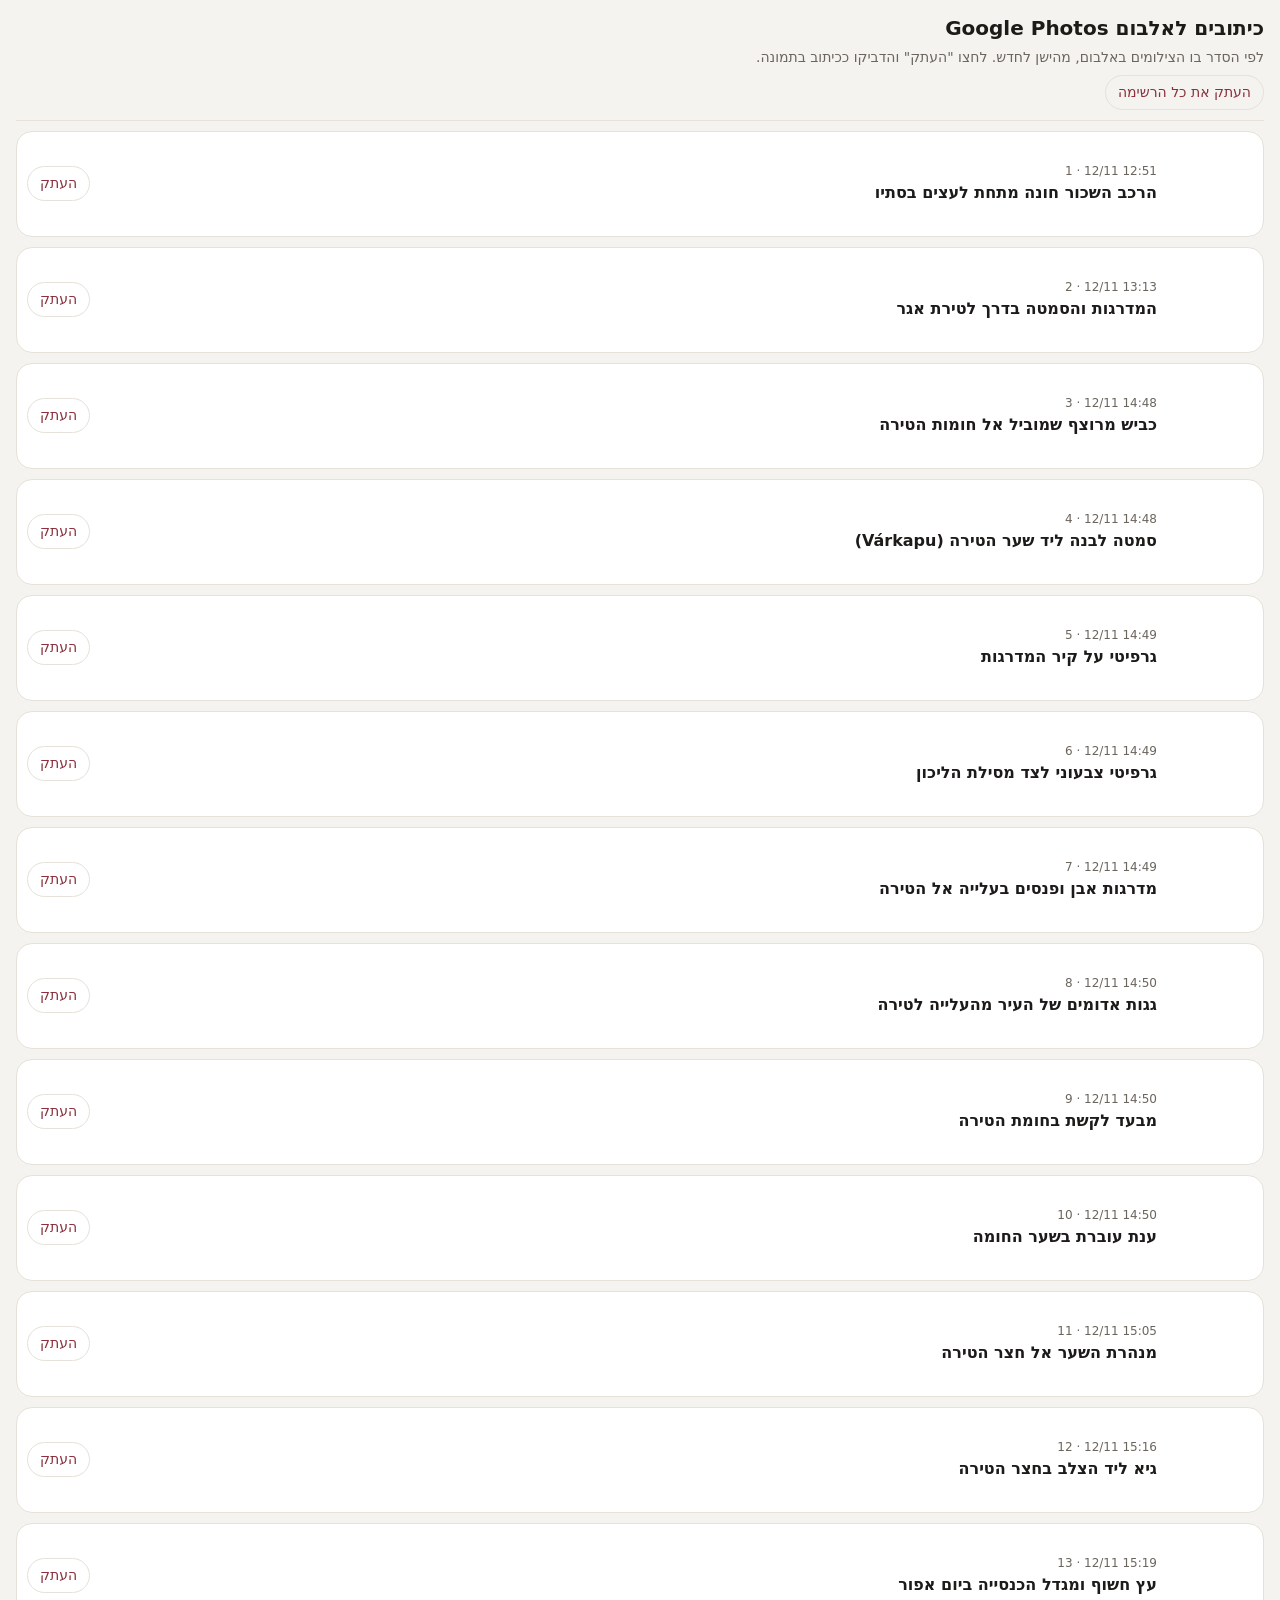
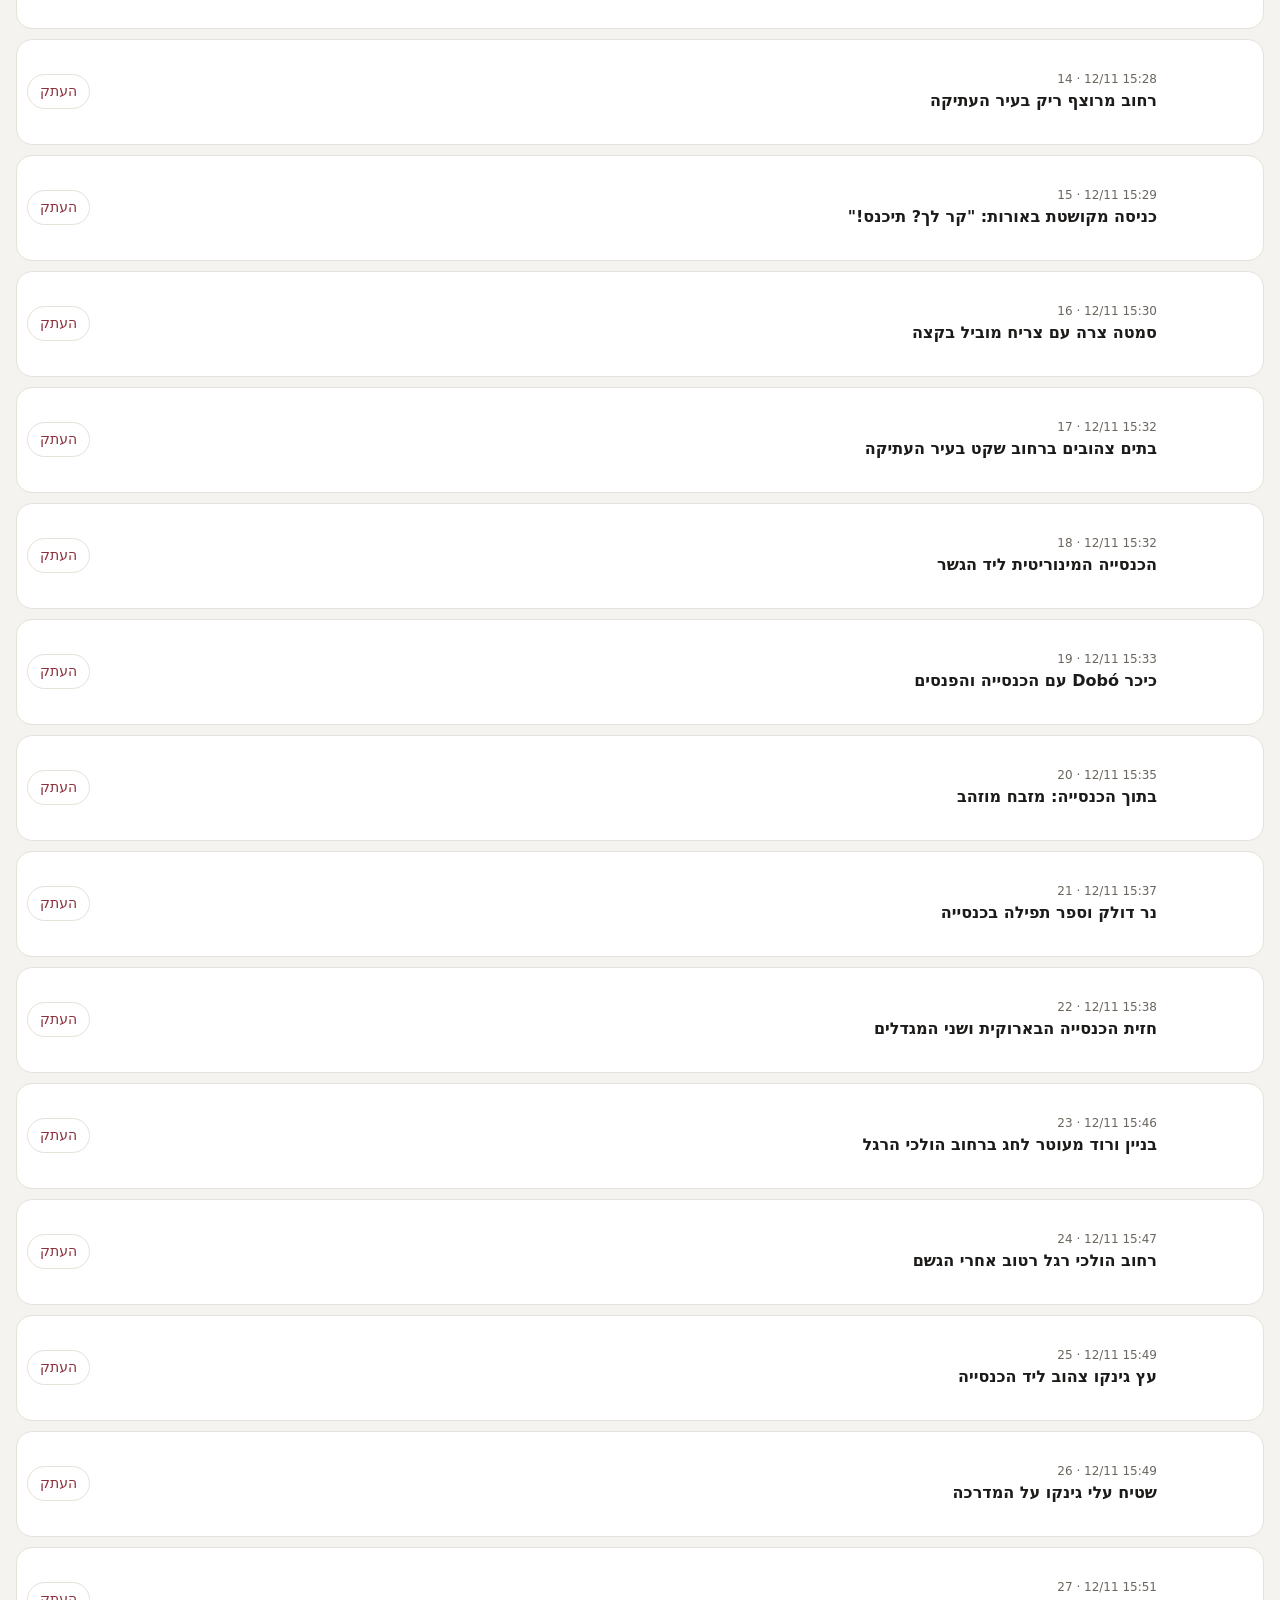
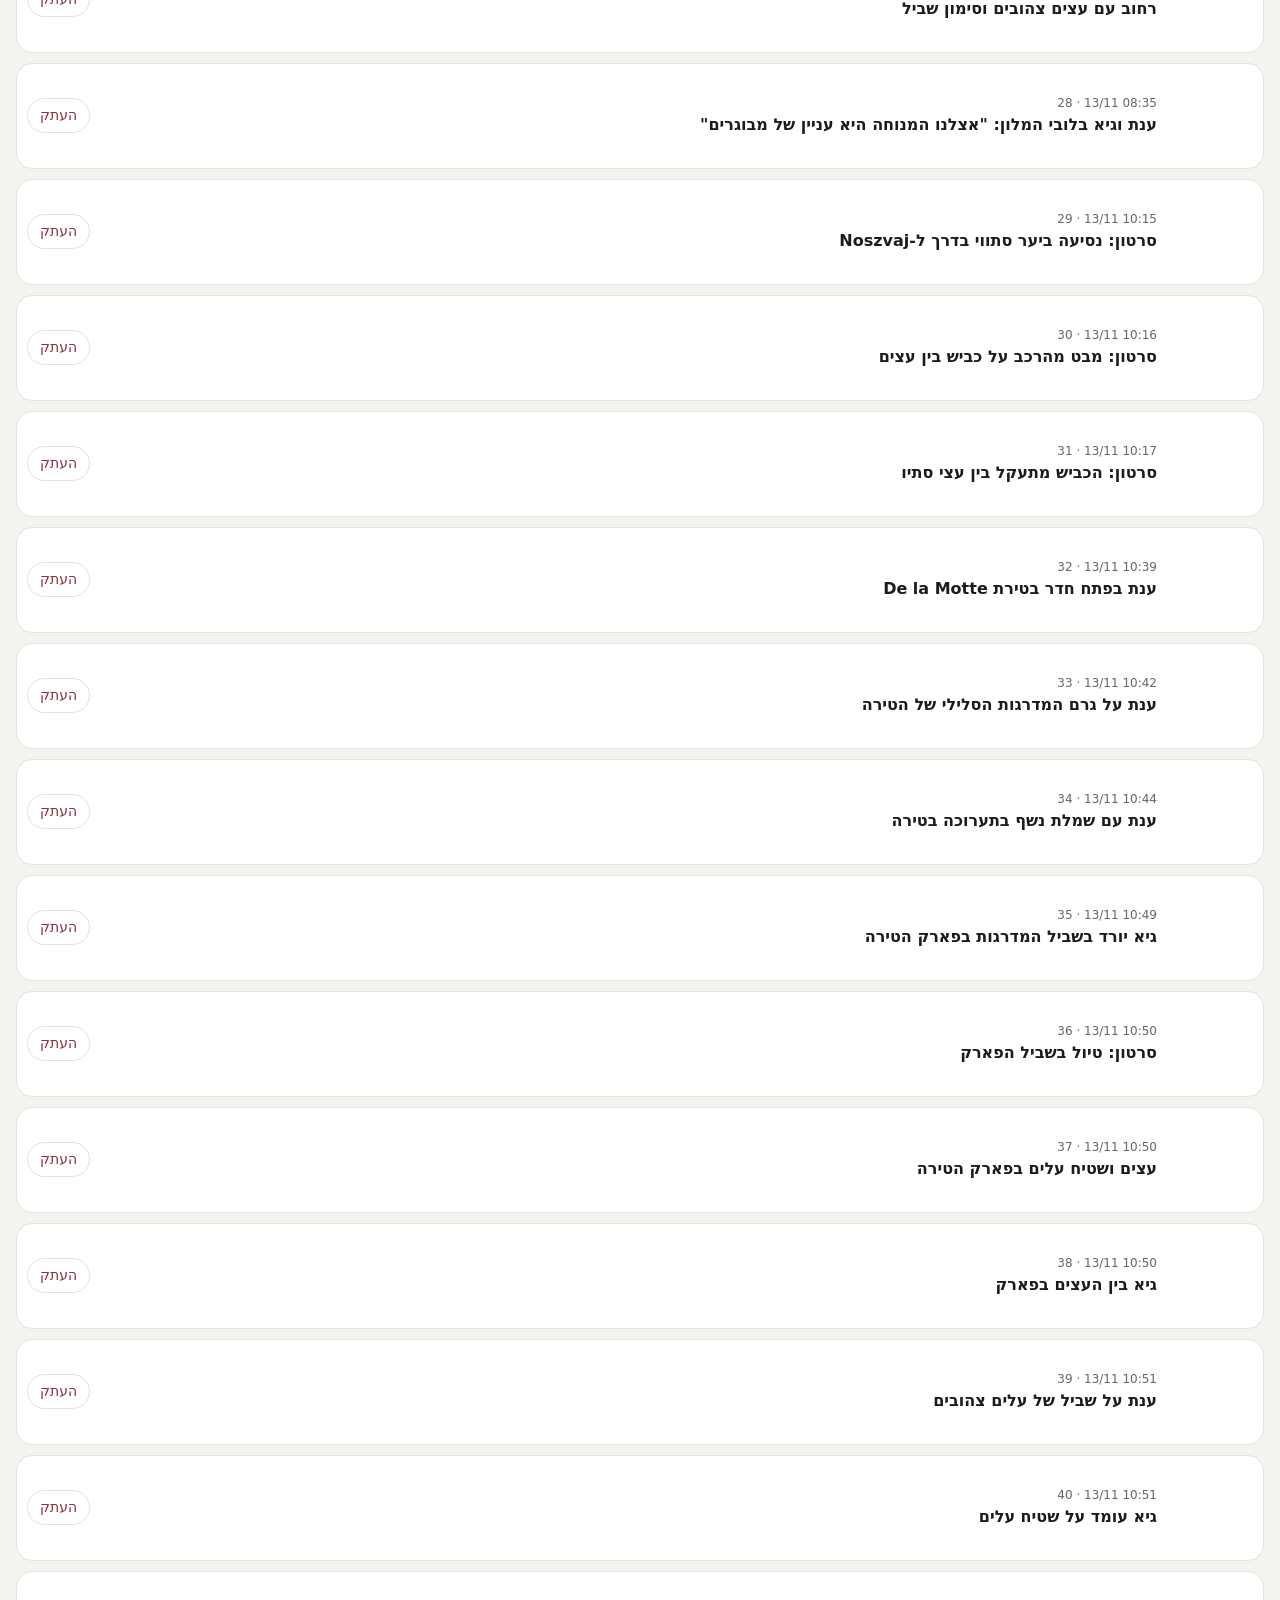
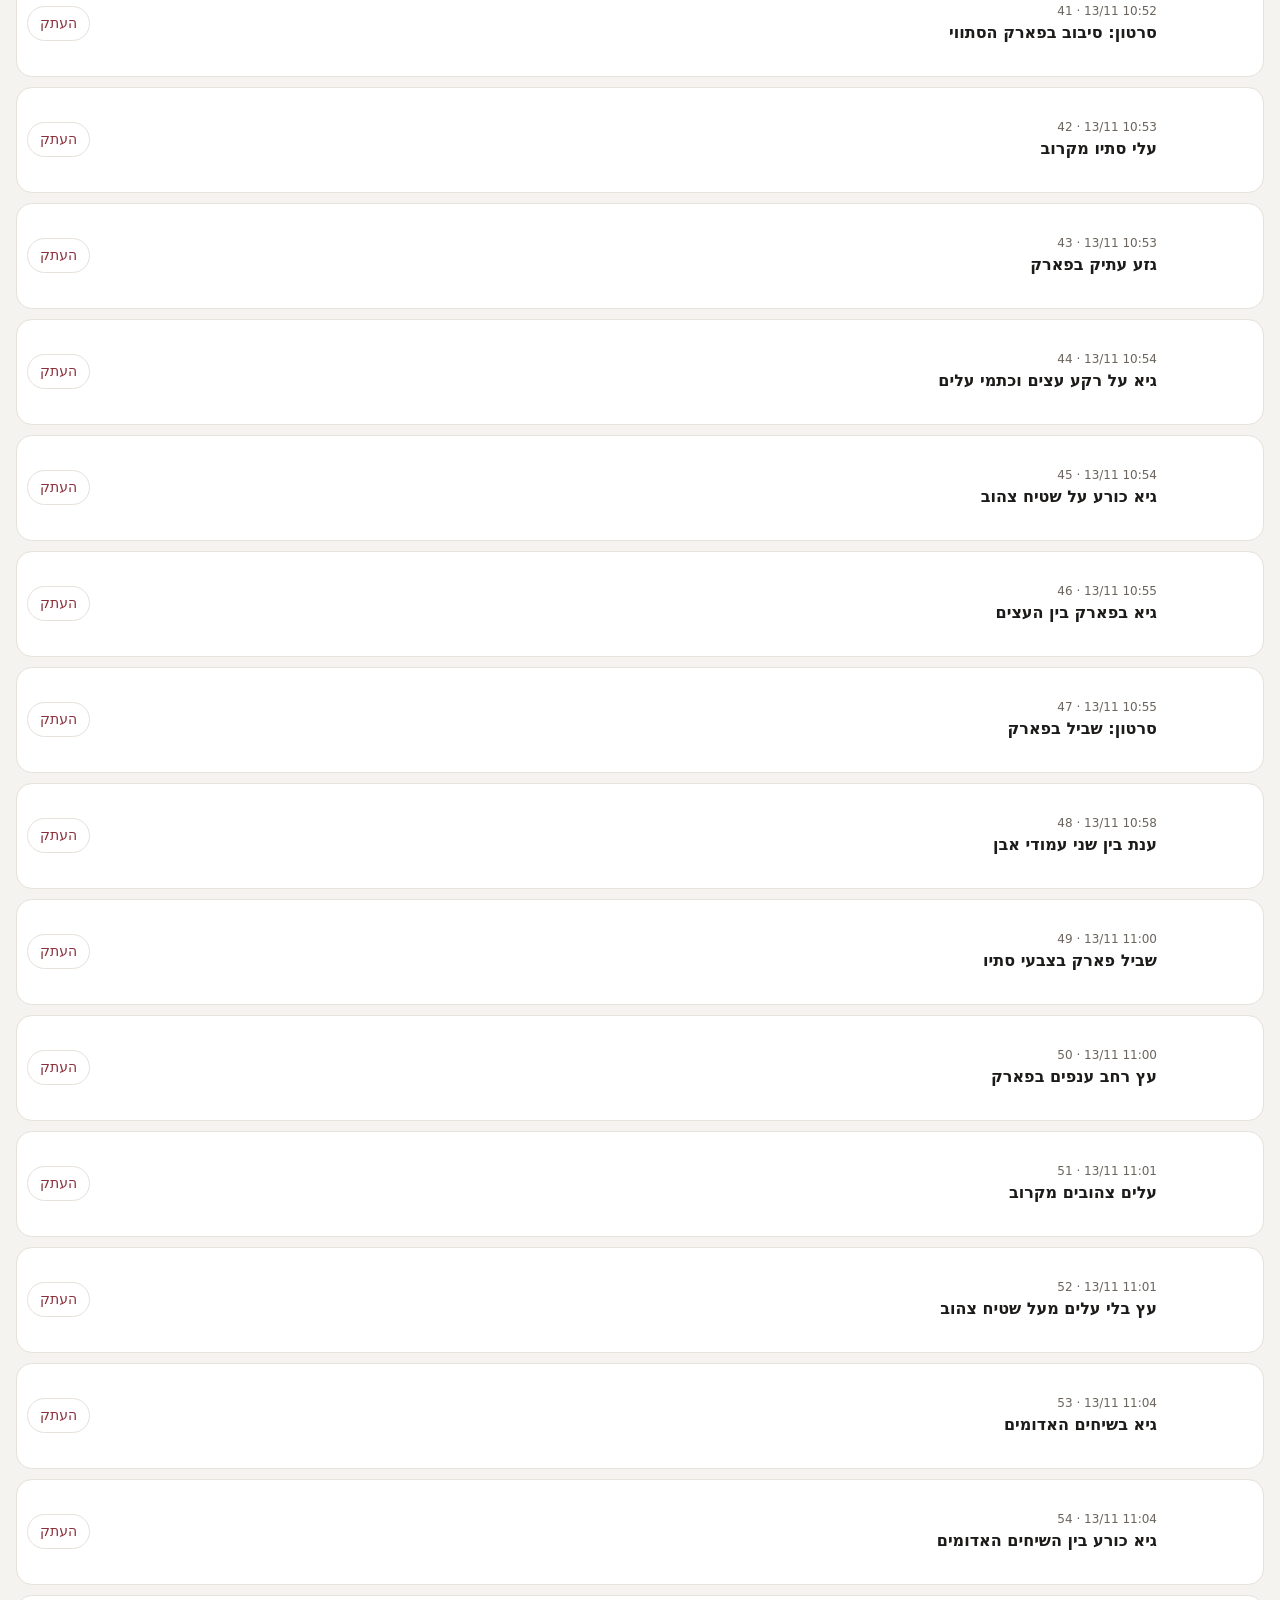
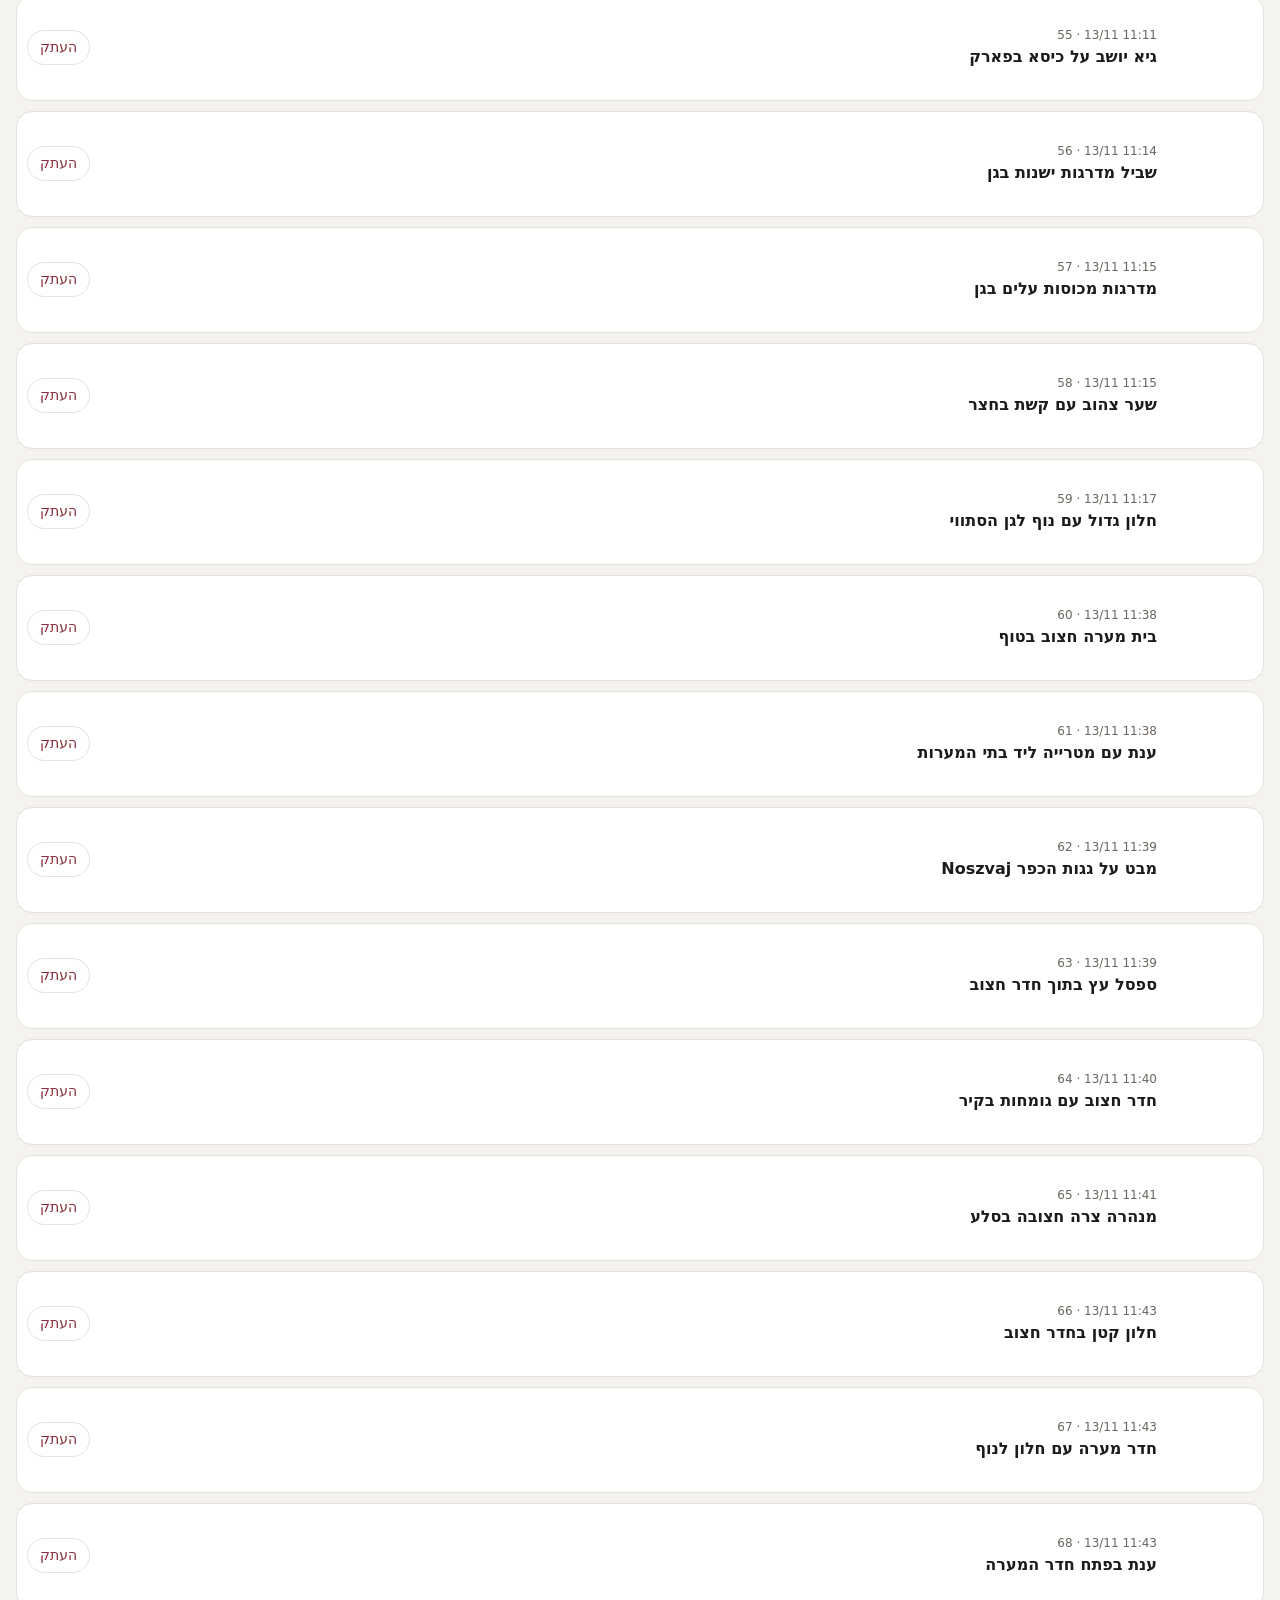
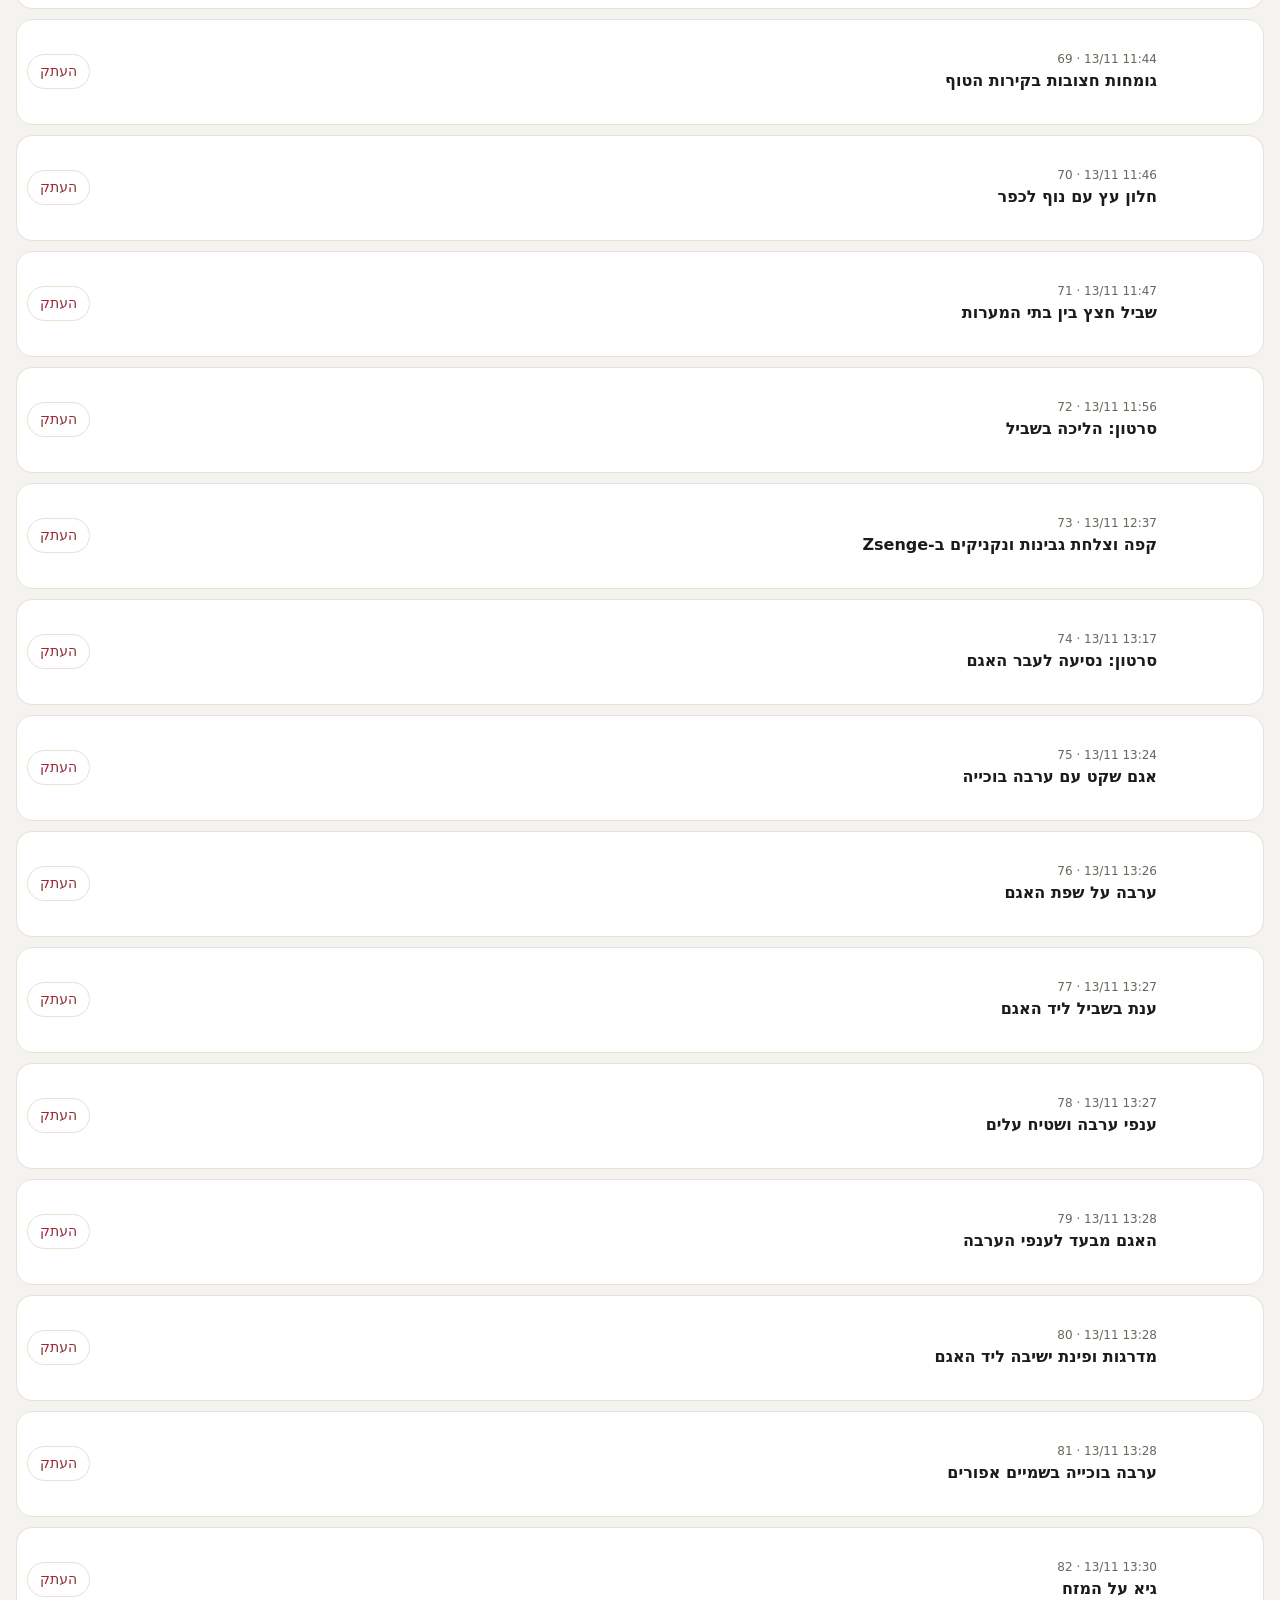
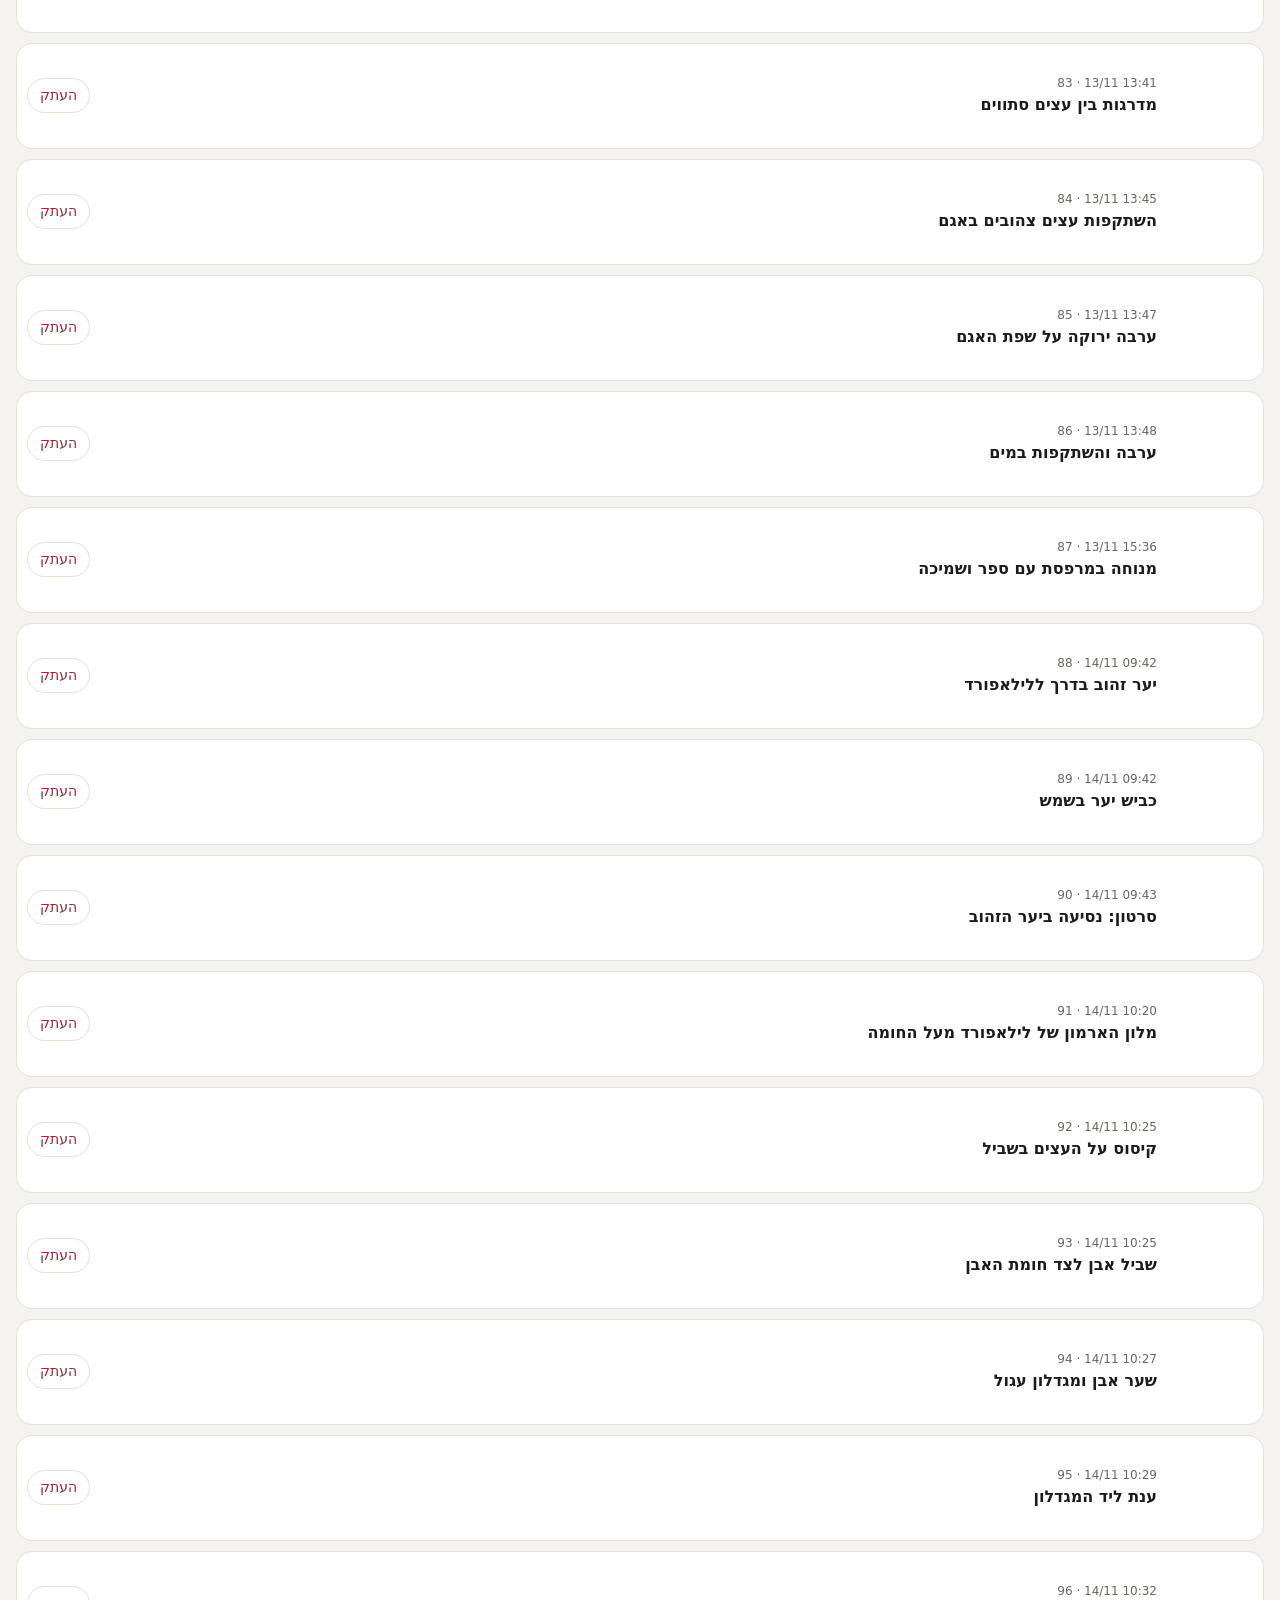
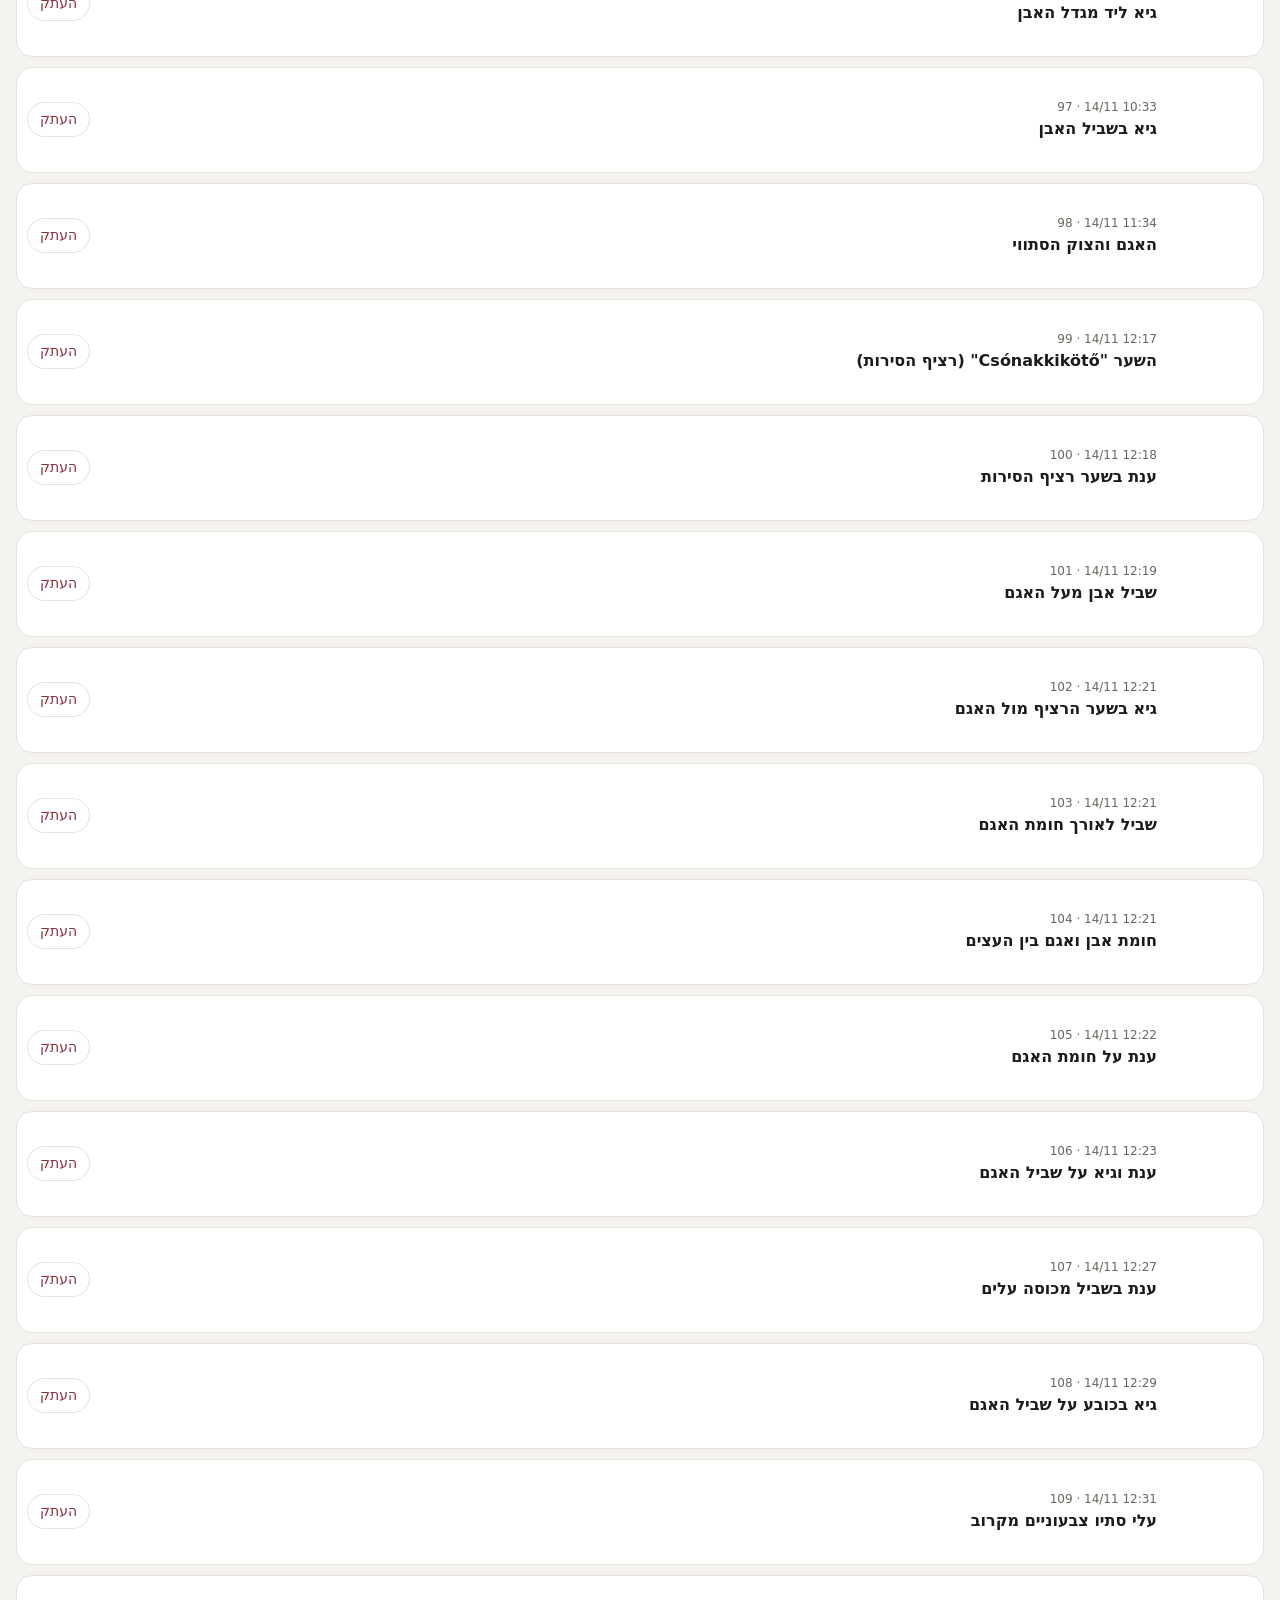
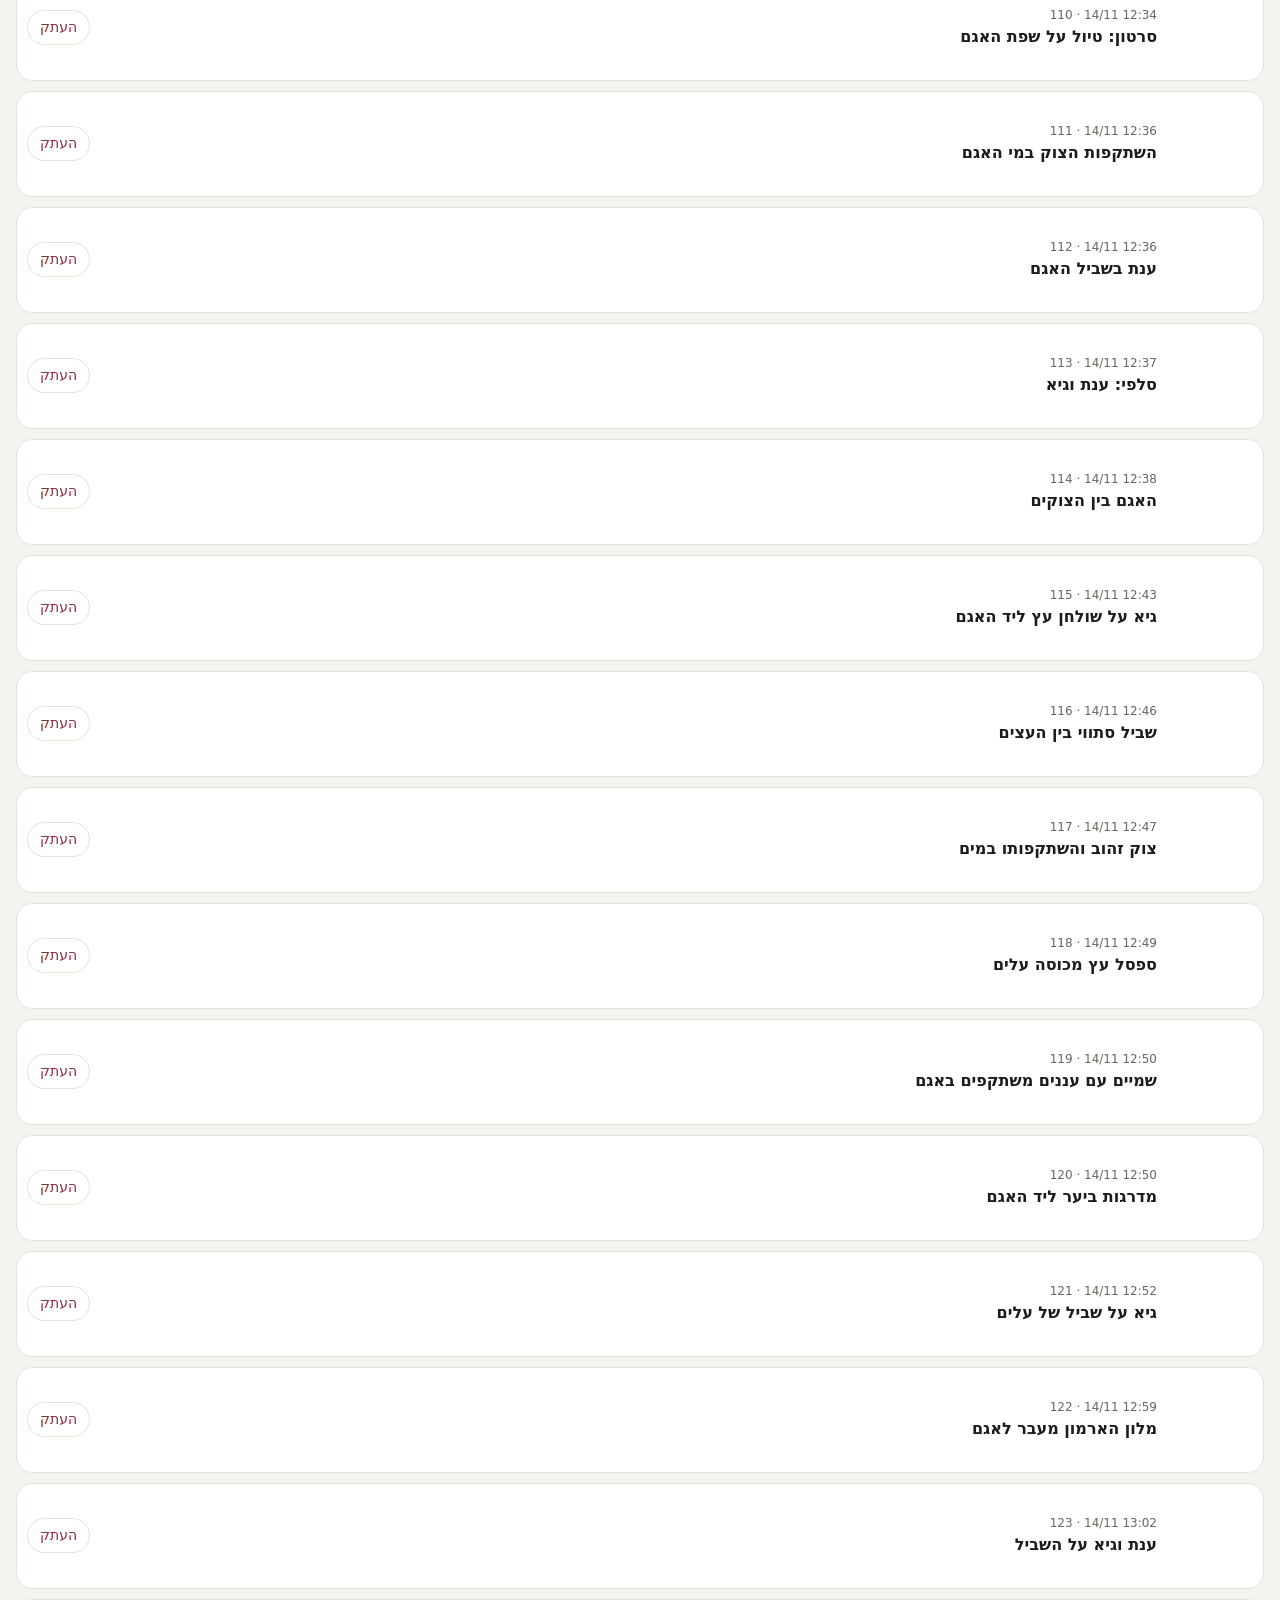
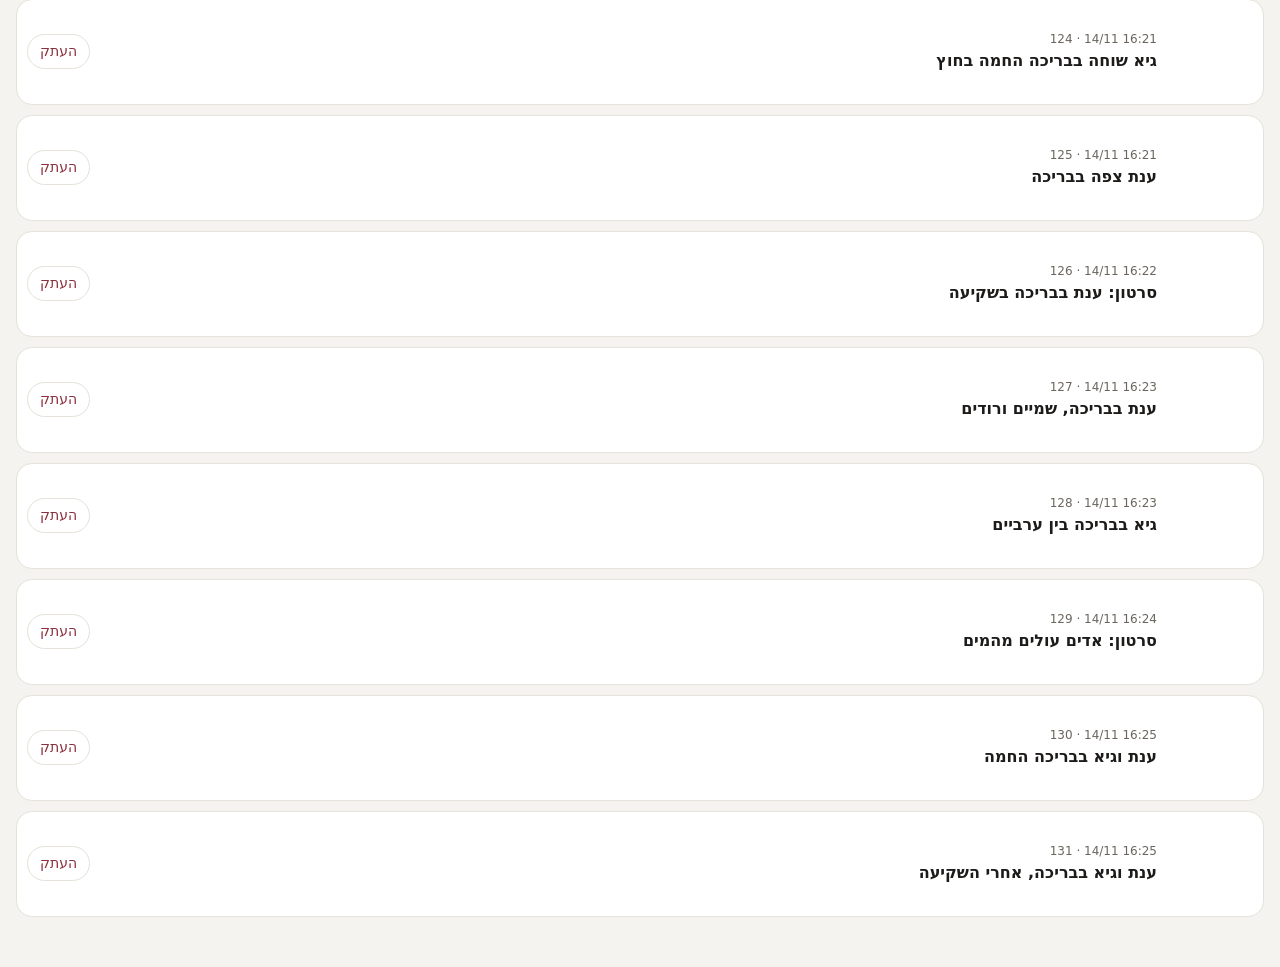
==== captions.html @ 4b0de568 "Add captions helper page; include 8 new spa photos and videos from updated album Co-Authored-By: Cla" ====
<!doctype html>
<html lang="he" dir="rtl">
<head>
<meta charset="utf-8">
<meta name="viewport" content="width=device-width,initial-scale=1">
<meta name="robots" content="noindex">
<title>כיתובים לאלבום</title>
<style>
:root{--bg:#f5f3ef;--card:#fff;--ink:#1d1b19;--mut:#6b655e;--line:#e6e1d9;--acc:#8a2f3b}
@media (prefers-color-scheme:dark){:root{--bg:#151413;--card:#201e1c;--ink:#f2eee8;--mut:#a39c92;--line:#332f2b;--acc:#e08a96}}
*{box-sizing:border-box}body{margin:0;background:var(--bg);color:var(--ink);font:16px/1.45 system-ui,"Heebo",sans-serif;padding:0 16px 40px}
header{position:sticky;top:0;background:var(--bg);padding:14px 0 10px;border-bottom:1px solid var(--line);z-index:2}
h1{font-size:20px;margin:0 0 4px}p{margin:0;color:var(--mut);font-size:14px}
.row{display:flex;gap:12px;align-items:center;background:var(--card);border:1px solid var(--line);border-radius:16px;padding:10px;margin:10px 0}
.row img{width:84px;height:84px;object-fit:cover;border-radius:12px;flex:none;background:var(--line)}
.t{color:var(--mut);font-size:12px;direction:ltr;text-align:right}
.c{flex:1;min-width:0}.c b{display:block;font-weight:600}
button{font:inherit;font-size:14px;border:1px solid var(--line);background:transparent;color:var(--acc);border-radius:999px;padding:6px 12px;cursor:pointer;flex:none}
button.done{color:var(--mut)}
.top{display:flex;gap:8px;margin-top:8px}
</style>
</head>
<body>
<header>
<h1>כיתובים לאלבום Google Photos</h1>
<p>לפי הסדר בו הצילומים באלבום, מהישן לחדש. לחצו "העתק" והדביקו ככיתוב בתמונה.</p>
<div class="top"><button id="all">העתק את כל הרשימה</button></div>
</header>
<main id="list"></main>
<script src="mapdata.js"></script>
<script src="captions.js"></script>
<script>
const A = window.TRIP_ALBUM, C = window.TRIP_CAPTIONS, list = document.getElementById('list');
const esc = s => String(s).replace(/[&<>"]/g, c => ({'&':'&amp;','<':'&lt;','>':'&gt;','"':'&quot;'}[c]));
list.innerHTML = A.urls.map((u, i) => `<div class="row"><img loading="lazy" alt="" src="${u}=w200-h200-c" onerror="this.style.visibility='hidden'"><div class="c"><div class="t">${i + 1} · ${A.times[i]}</div><b>${esc(C[i] || '')}</b></div><button data-i="${i}">העתק</button></div>`).join('');
const copy = async (text, btn, label) => {
  try { await navigator.clipboard.writeText(text); } catch { const t = document.createElement('textarea'); t.value = text; document.body.appendChild(t); t.select(); try { document.execCommand('copy'); } catch {} t.remove(); }
  const o = btn.textContent; btn.textContent = 'הועתק ✓'; btn.classList.add('done'); setTimeout(() => { btn.textContent = label || o; }, 1200);
};
list.addEventListener('click', e => { const b = e.target.closest('button[data-i]'); if (b) copy(C[+b.dataset.i], b, 'העתק'); });
document.getElementById('all').addEventListener('click', e => copy(C.map((c, i) => `${i + 1}. ${A.times[i]} — ${c}`).join('\n'), e.target, 'העתק את כל הרשימה'));
</script>
</body>
</html>
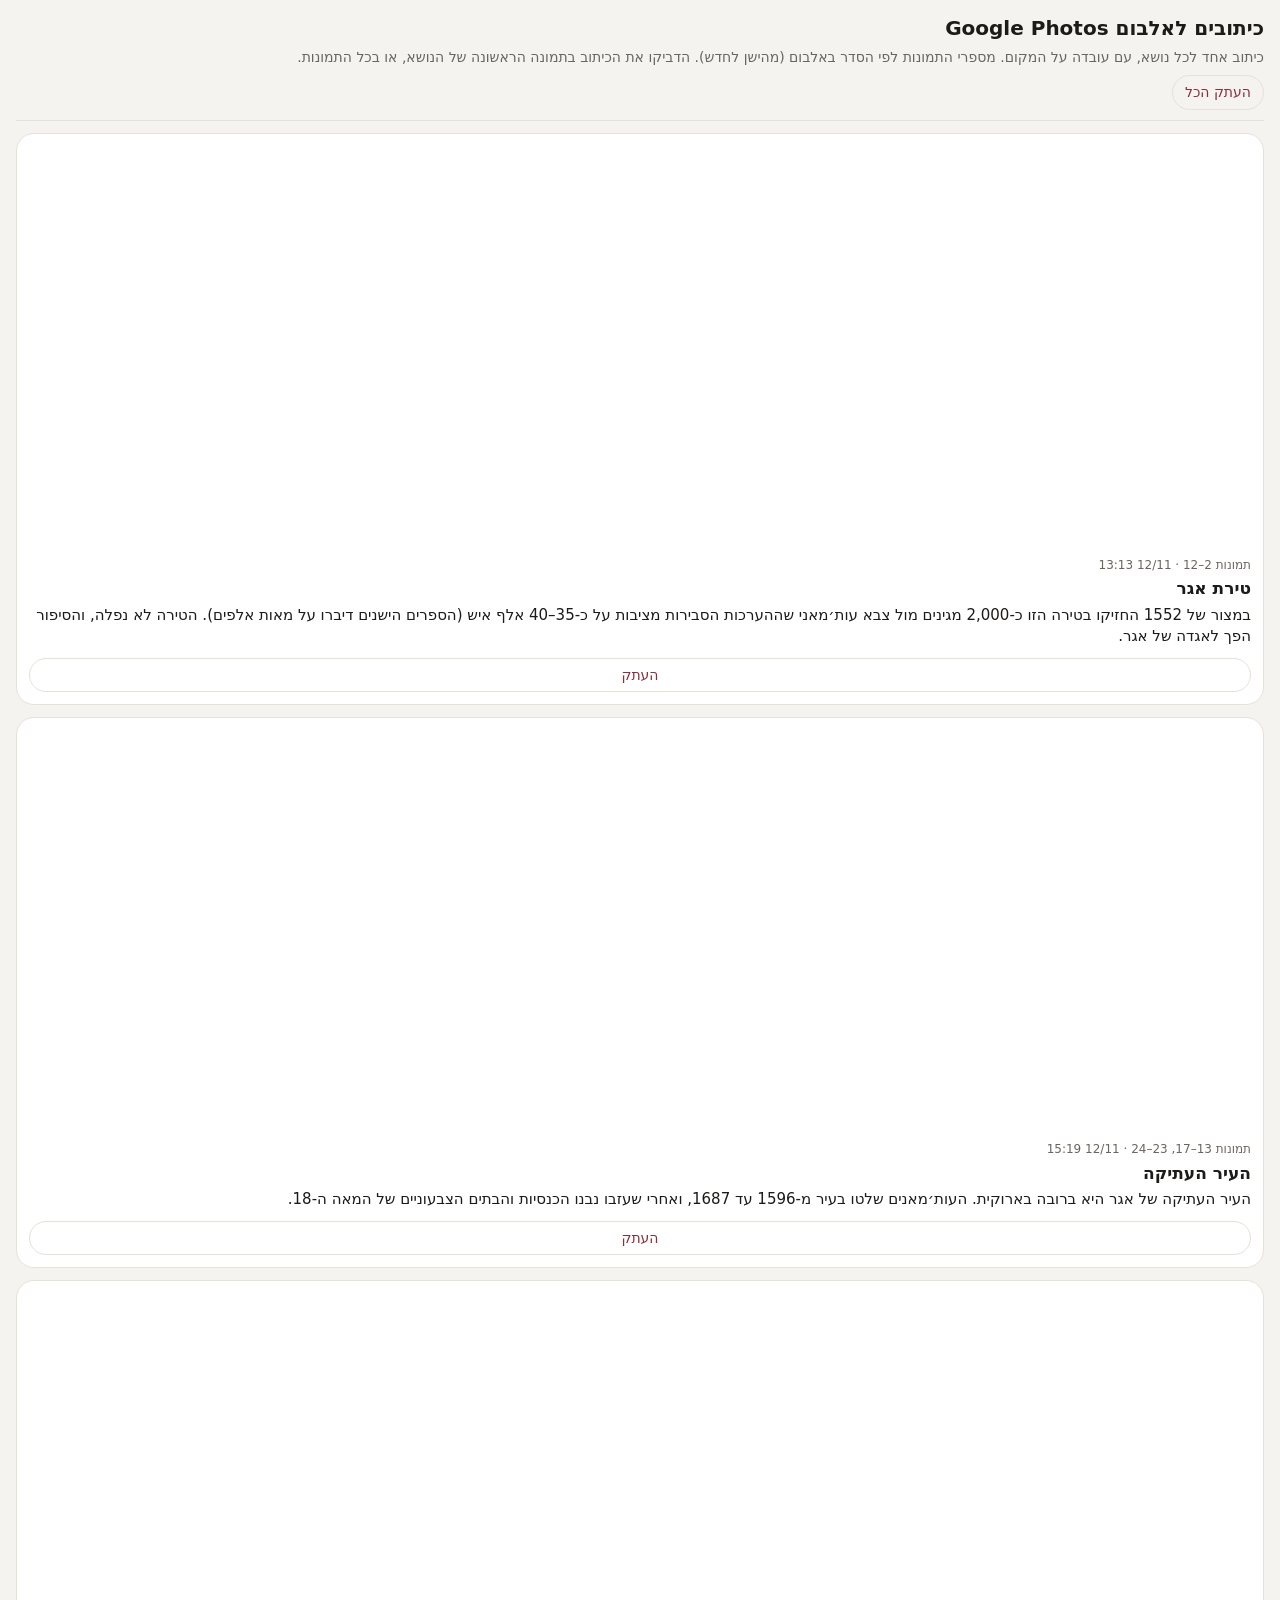
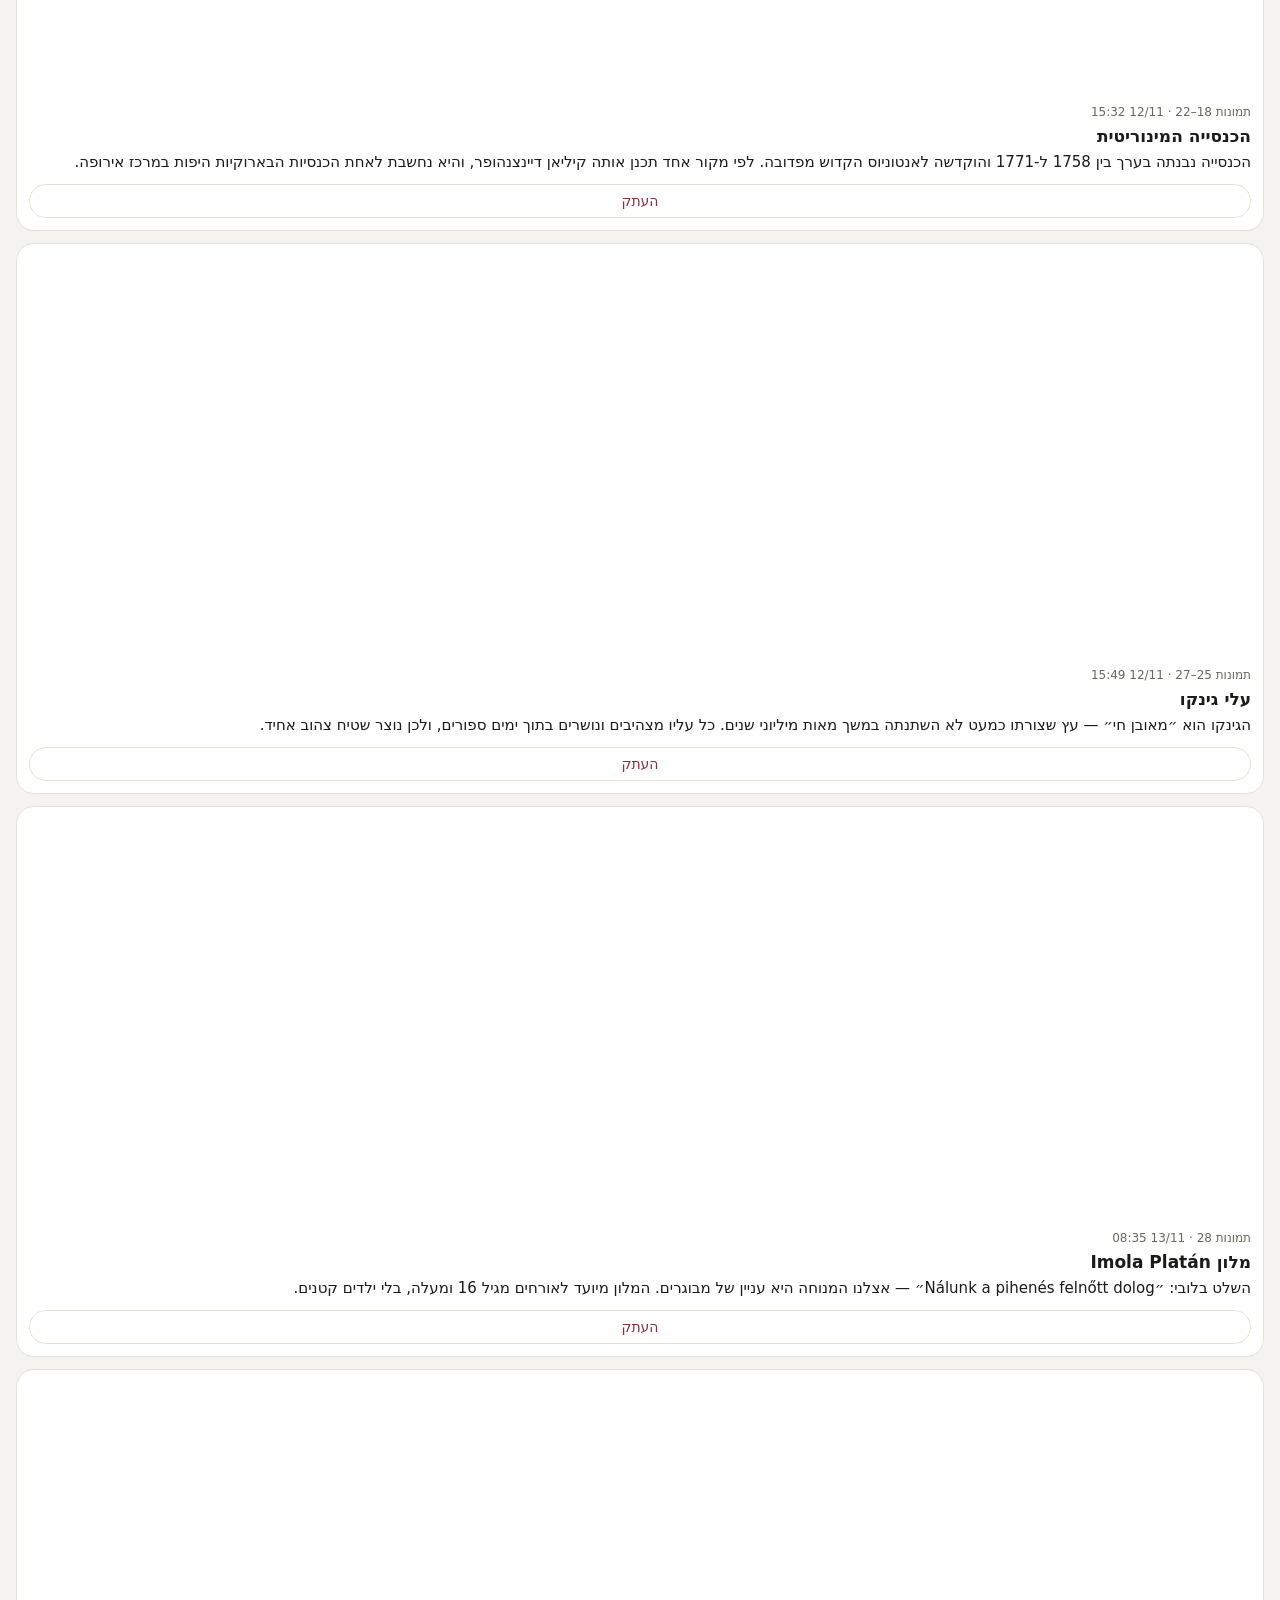
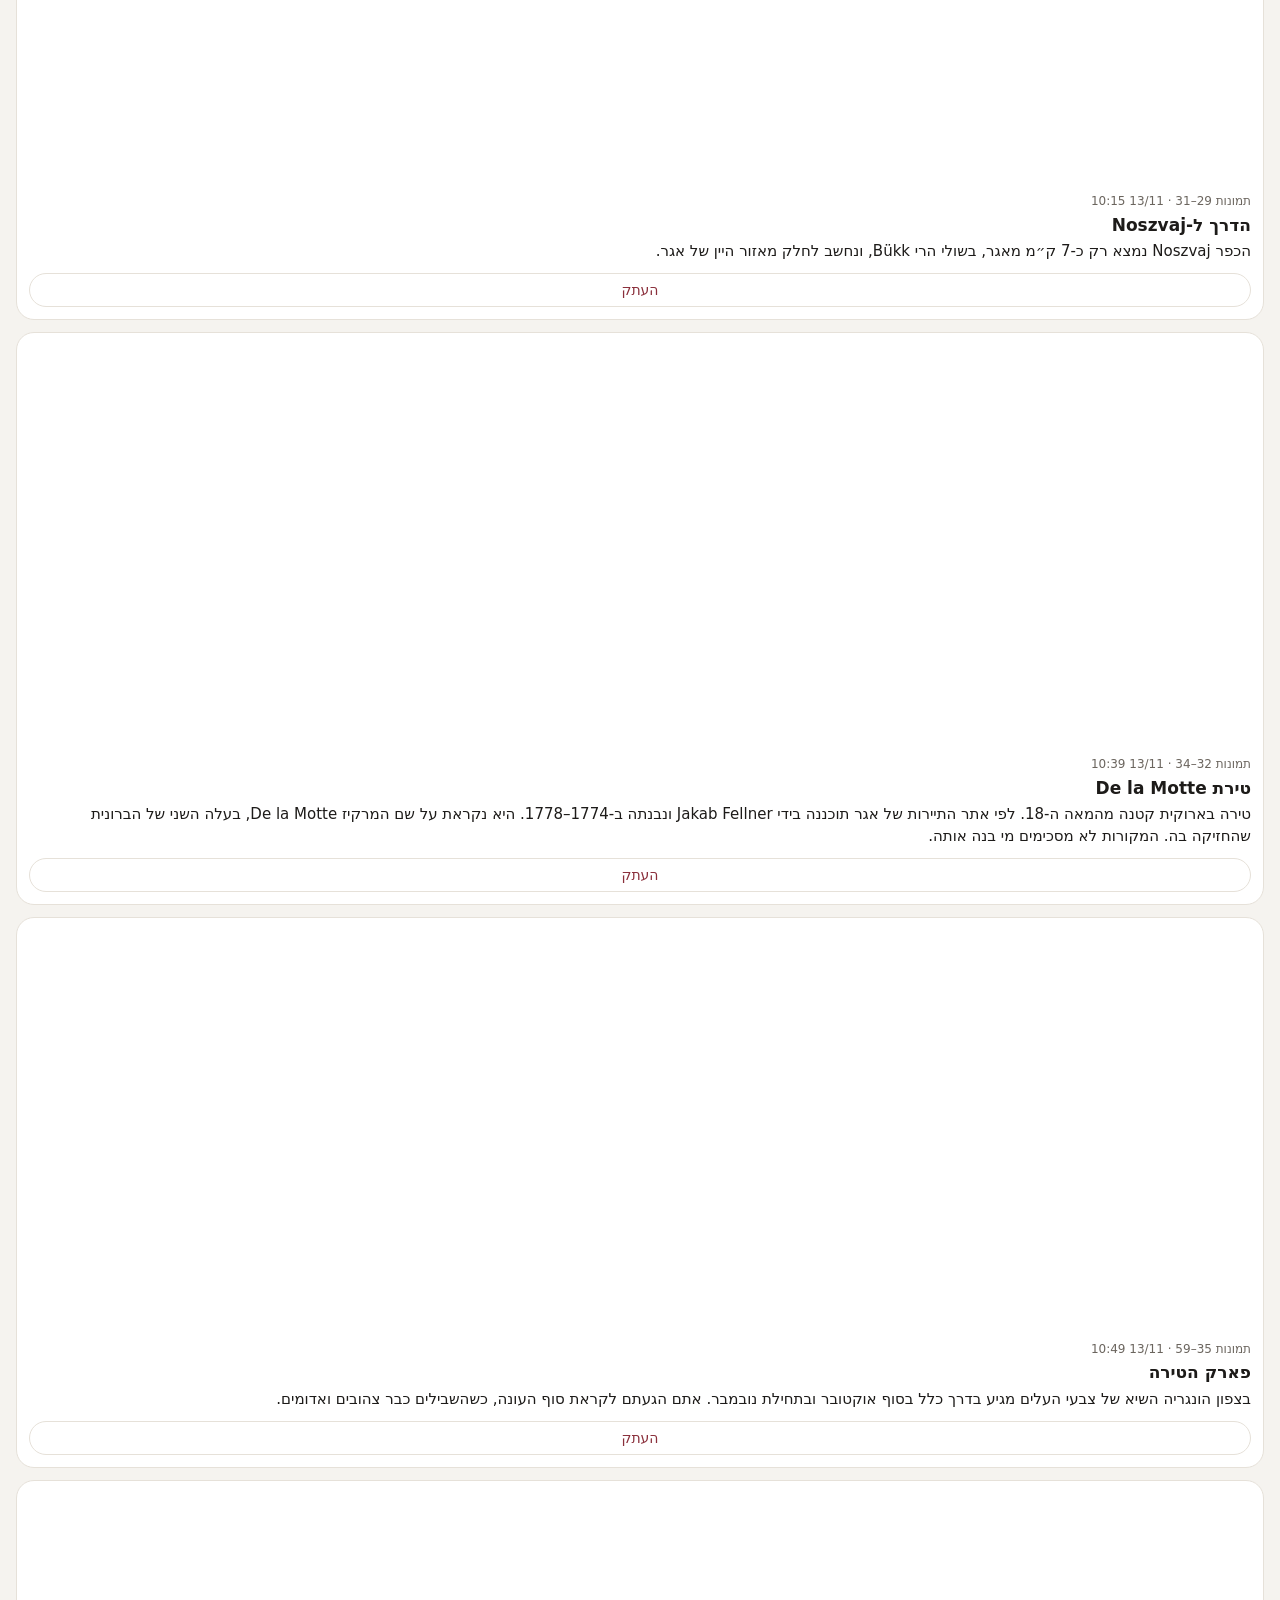
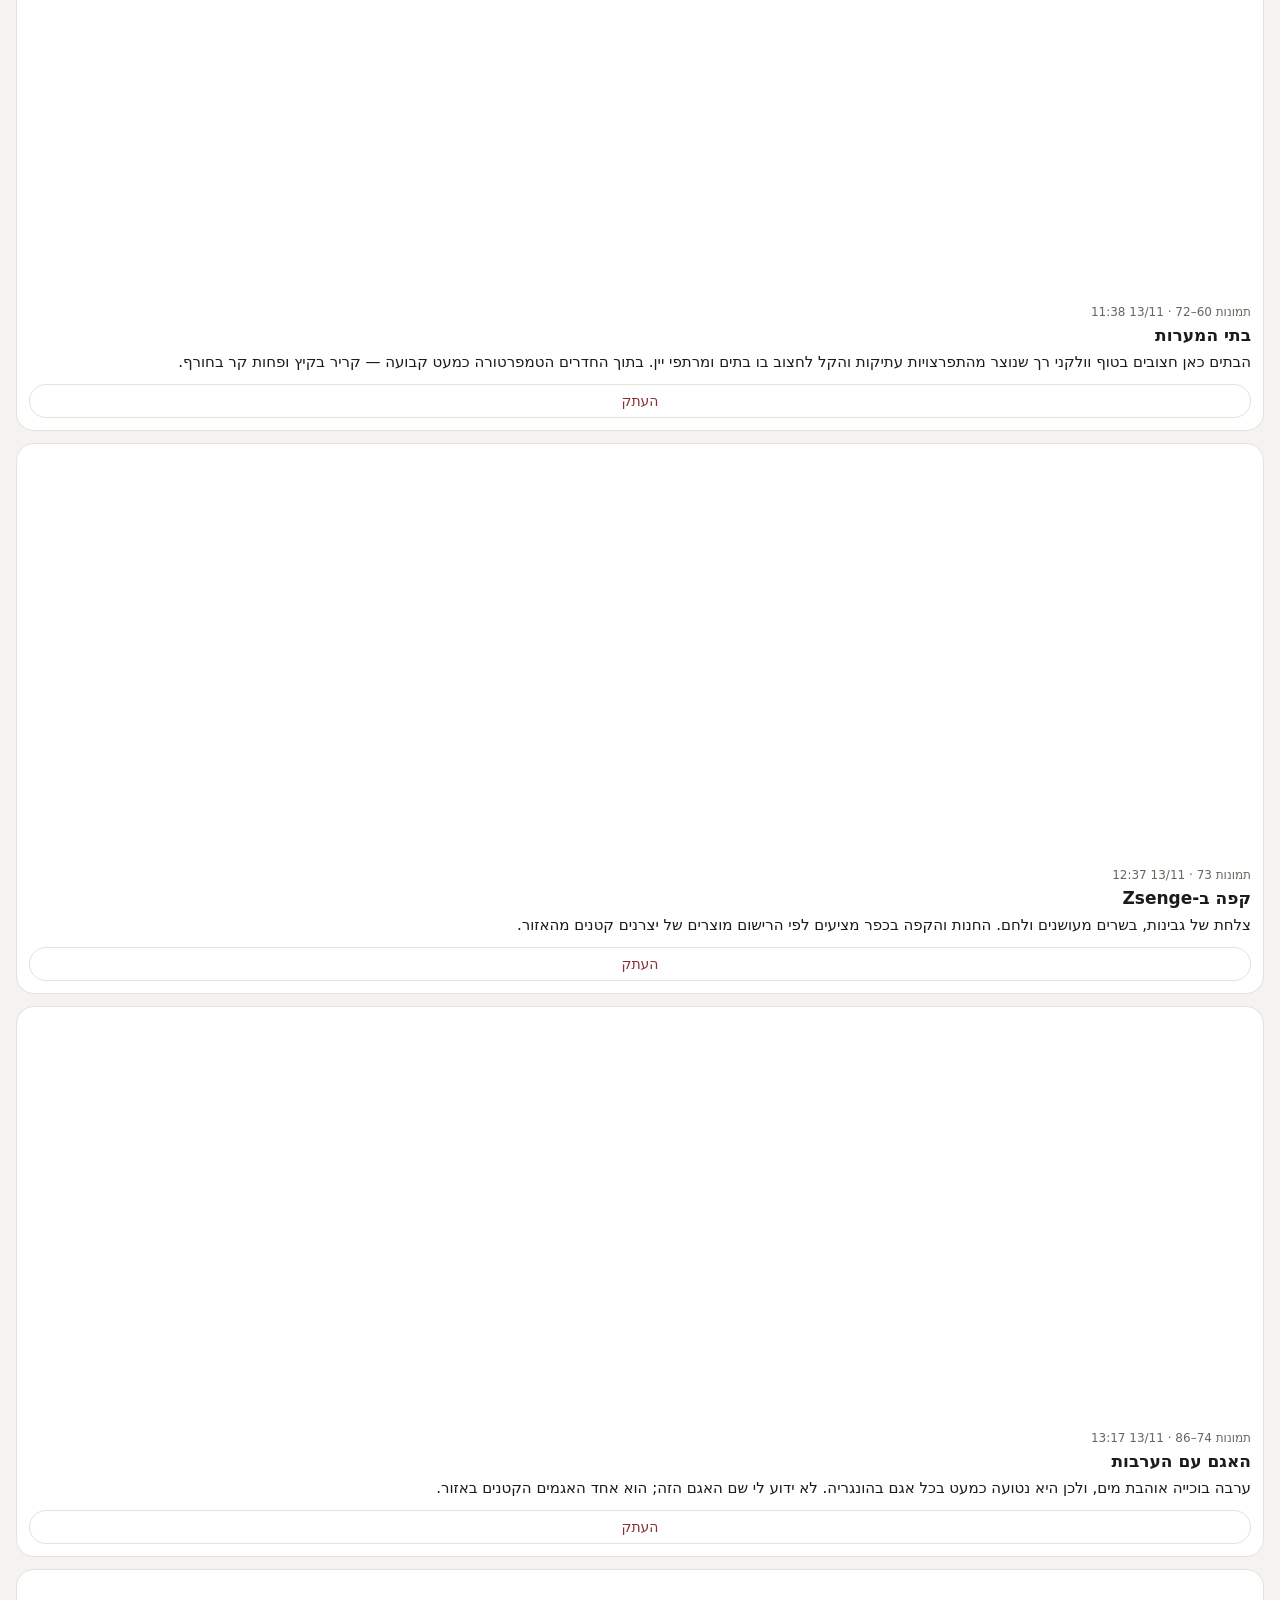
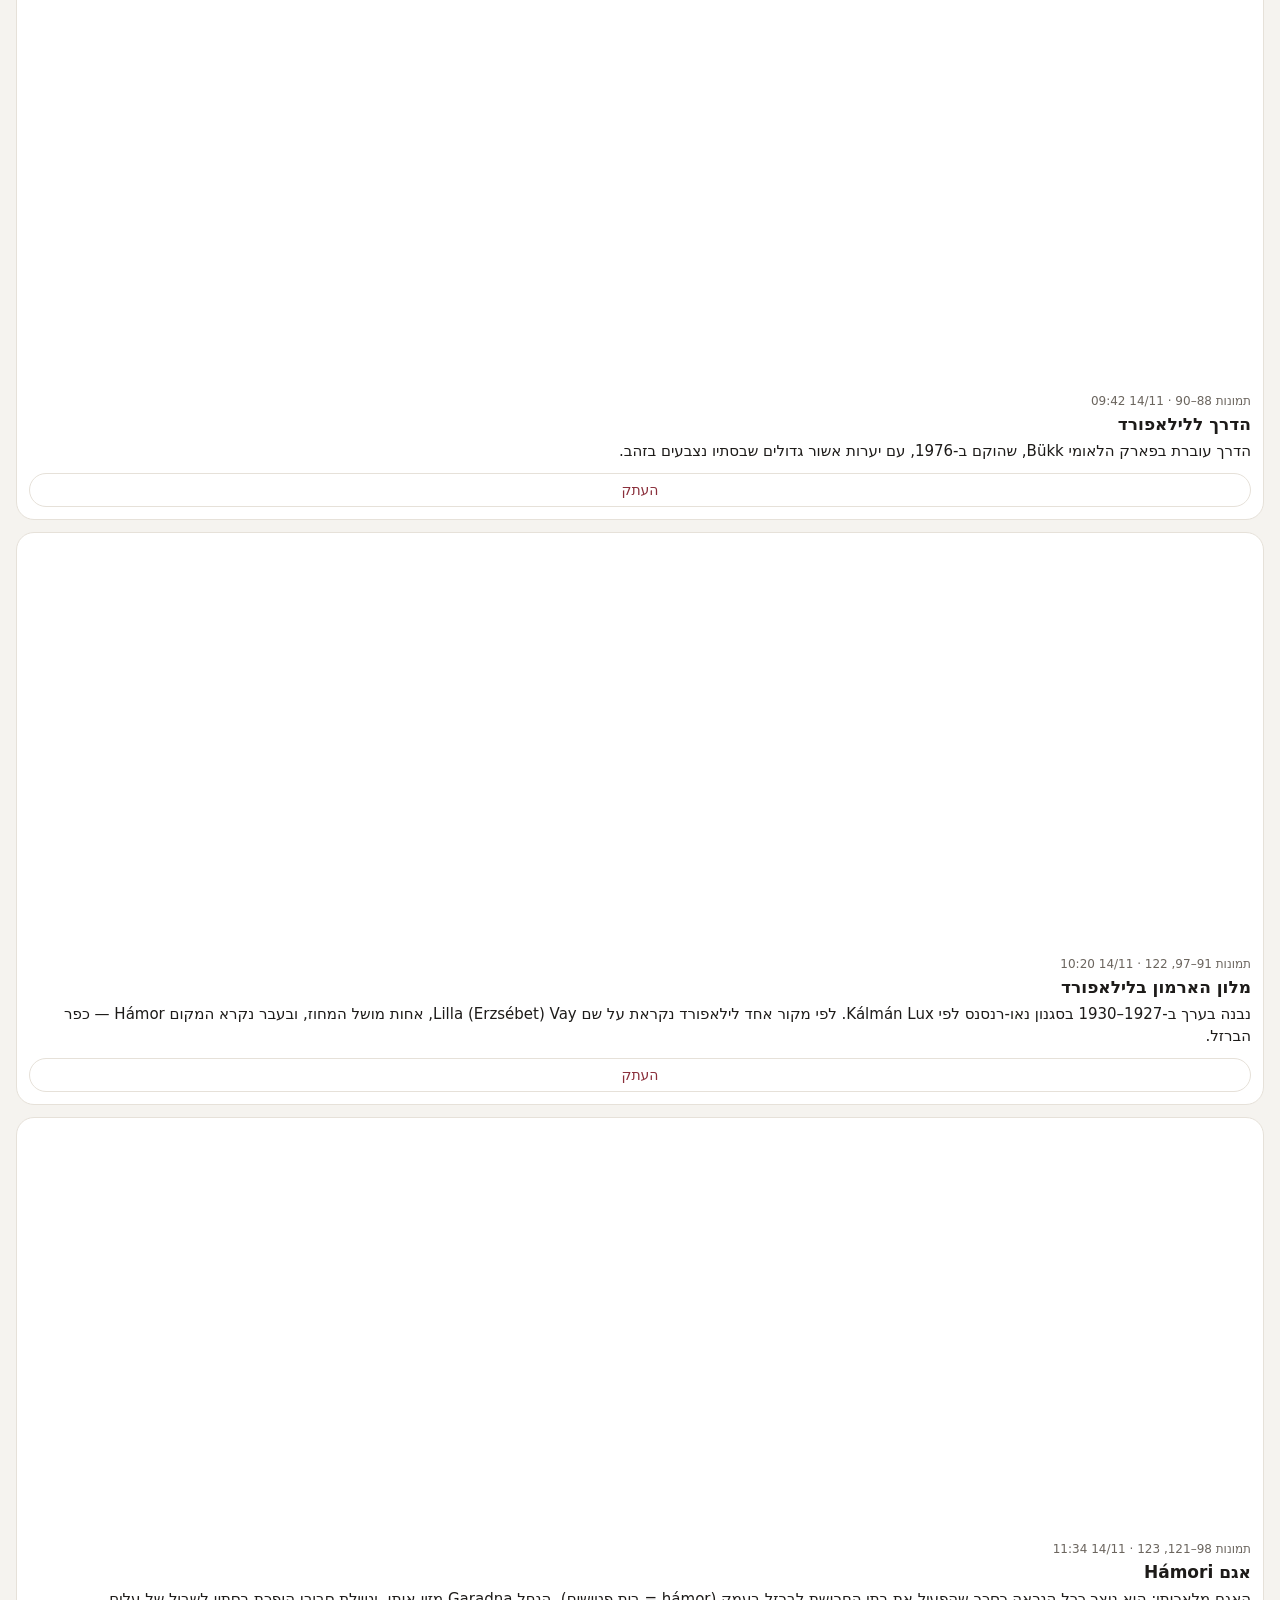
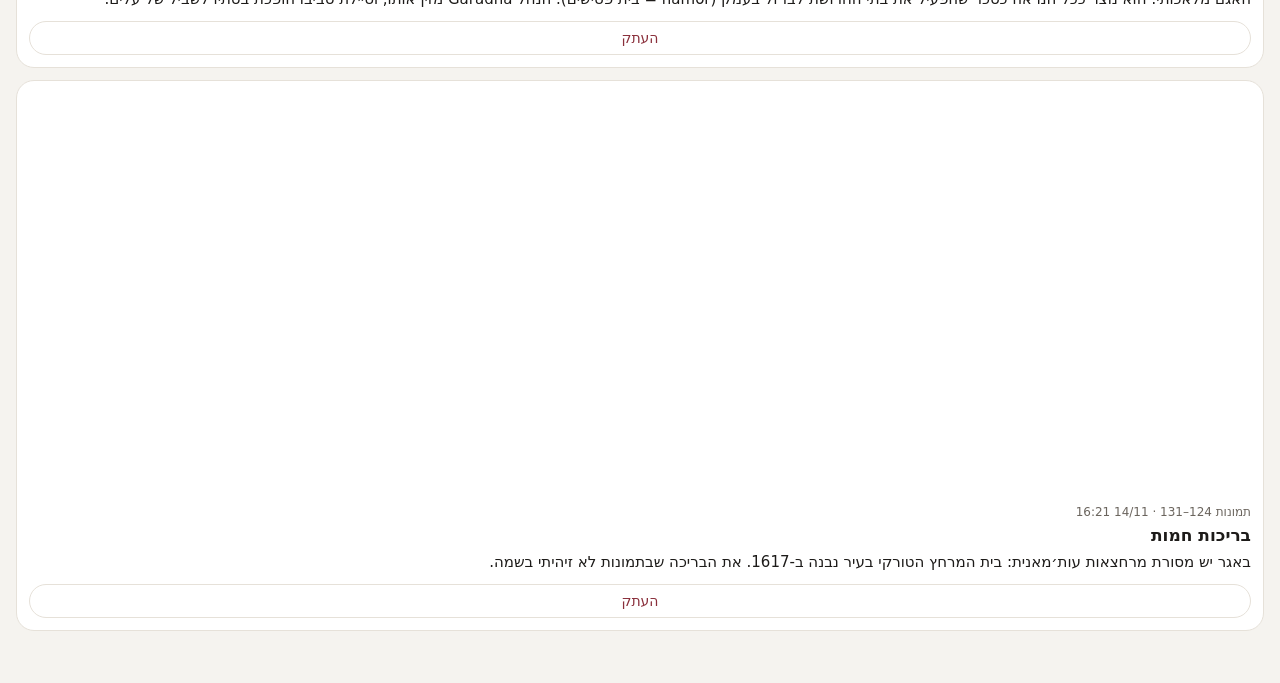
==== commit 75795e65: "Captions page: one fact-based caption per theme instead of per photo Co-Authored-By: Claude Sonnet 5" ====
--- a/captions.html
+++ b/captions.html
@@ -11,7 +11,7 @@
 *{box-sizing:border-box}body{margin:0;background:var(--bg);color:var(--ink);font:16px/1.45 system-ui,"Heebo",sans-serif;padding:0 16px 40px}
 header{position:sticky;top:0;background:var(--bg);padding:14px 0 10px;border-bottom:1px solid var(--line);z-index:2}
 h1{font-size:20px;margin:0 0 4px}p{margin:0;color:var(--mut);font-size:14px}
-.row{display:flex;gap:12px;align-items:center;background:var(--card);border:1px solid var(--line);border-radius:16px;padding:10px;margin:10px 0}
+.grp{background:var(--card);border:1px solid var(--line);border-radius:18px;padding:12px;margin:12px 0}.imgs{display:flex;gap:6px;margin-bottom:8px}.imgs img{width:calc(33.3% - 4px);aspect-ratio:1;object-fit:cover;border-radius:12px;background:var(--line)}.grp h2{font-size:17px;margin:2px 0 4px}.grp p{color:var(--ink);font-size:15px;margin:0 0 10px}.grp button{width:100%}
 .row img{width:84px;height:84px;object-fit:cover;border-radius:12px;flex:none;background:var(--line)}
 .t{color:var(--mut);font-size:12px;direction:ltr;text-align:right}
 .c{flex:1;min-width:0}.c b{display:block;font-weight:600}
@@ -23,22 +23,26 @@
 <body>
 <header>
 <h1>כיתובים לאלבום Google Photos</h1>
-<p>לפי הסדר בו הצילומים באלבום, מהישן לחדש. לחצו "העתק" והדביקו ככיתוב בתמונה.</p>
-<div class="top"><button id="all">העתק את כל הרשימה</button></div>
+<p>כיתוב אחד לכל נושא, עם עובדה על המקום. מספרי התמונות לפי הסדר באלבום (מהישן לחדש). הדביקו את הכיתוב בתמונה הראשונה של הנושא, או בכל התמונות.</p>
+<div class="top"><button id="all">העתק הכל</button></div>
 </header>
 <main id="list"></main>
 <script src="mapdata.js"></script>
 <script src="captions.js"></script>
 <script>
-const A = window.TRIP_ALBUM, C = window.TRIP_CAPTIONS, list = document.getElementById('list');
+const A = window.TRIP_ALBUM, G = window.TRIP_CAPTION_GROUPS, list = document.getElementById('list');
 const esc = s => String(s).replace(/[&<>"]/g, c => ({'&':'&amp;','<':'&lt;','>':'&gt;','"':'&quot;'}[c]));
-list.innerHTML = A.urls.map((u, i) => `<div class="row"><img loading="lazy" alt="" src="${u}=w200-h200-c" onerror="this.style.visibility='hidden'"><div class="c"><div class="t">${i + 1} · ${A.times[i]}</div><b>${esc(C[i] || '')}</b></div><button data-i="${i}">העתק</button></div>`).join('');
+const rng = r => r.map(([a, b]) => a === b ? `${a + 1}` : `${a + 1}–${b + 1}`).join(', ');
+list.innerHTML = G.map((g, k) => {
+  const first = g.r[0][0], idxs = [first, Math.min(first + 1, g.r[0][1]), g.r[0][1]].filter((v, i, a) => a.indexOf(v) === i);
+  return `<div class="grp"><div class="imgs">${idxs.map(i => `<img loading="lazy" alt="" src="${A.urls[i]}=w200-h200-c" onerror="this.style.visibility='hidden'">`).join('')}</div><div class="c"><div class="t">תמונות ${rng(g.r)} · ${A.times[first]}</div><h2>${esc(g.n)}</h2><p>${esc(g.t)}</p></div><button data-k="${k}">העתק</button></div>`;
+}).join('');
 const copy = async (text, btn, label) => {
   try { await navigator.clipboard.writeText(text); } catch { const t = document.createElement('textarea'); t.value = text; document.body.appendChild(t); t.select(); try { document.execCommand('copy'); } catch {} t.remove(); }
-  const o = btn.textContent; btn.textContent = 'הועתק ✓'; btn.classList.add('done'); setTimeout(() => { btn.textContent = label || o; }, 1200);
+  btn.textContent = 'הועתק ✓'; setTimeout(() => { btn.textContent = label; }, 1200);
 };
-list.addEventListener('click', e => { const b = e.target.closest('button[data-i]'); if (b) copy(C[+b.dataset.i], b, 'העתק'); });
-document.getElementById('all').addEventListener('click', e => copy(C.map((c, i) => `${i + 1}. ${A.times[i]} — ${c}`).join('\n'), e.target, 'העתק את כל הרשימה'));
+list.addEventListener('click', e => { const b = e.target.closest('button[data-k]'); if (b) copy(G[+b.dataset.k].t, b, 'העתק'); });
+document.getElementById('all').addEventListener('click', e => copy(G.map(g => `${g.n} (תמונות ${rng(g.r)})\n${g.t}`).join('\n\n'), e.target, 'העתק הכל'));
 </script>
 </body>
 </html>
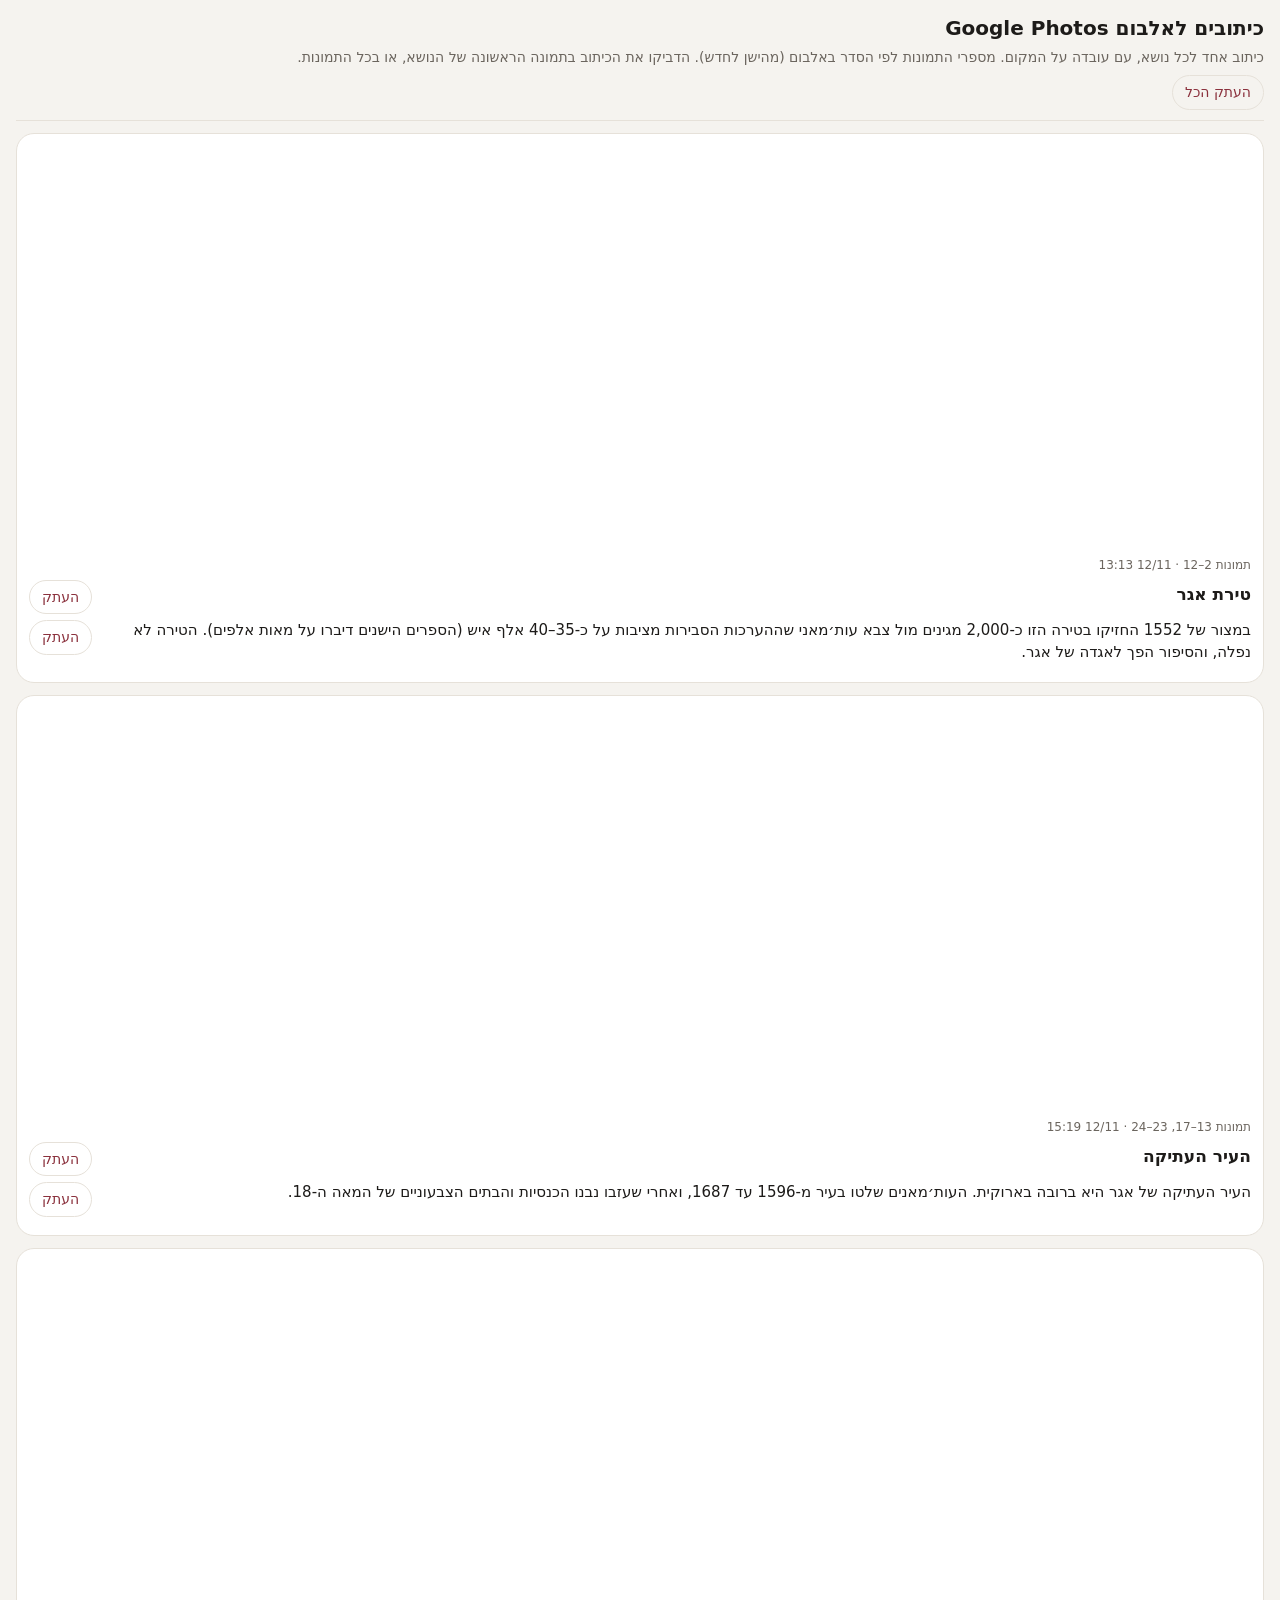
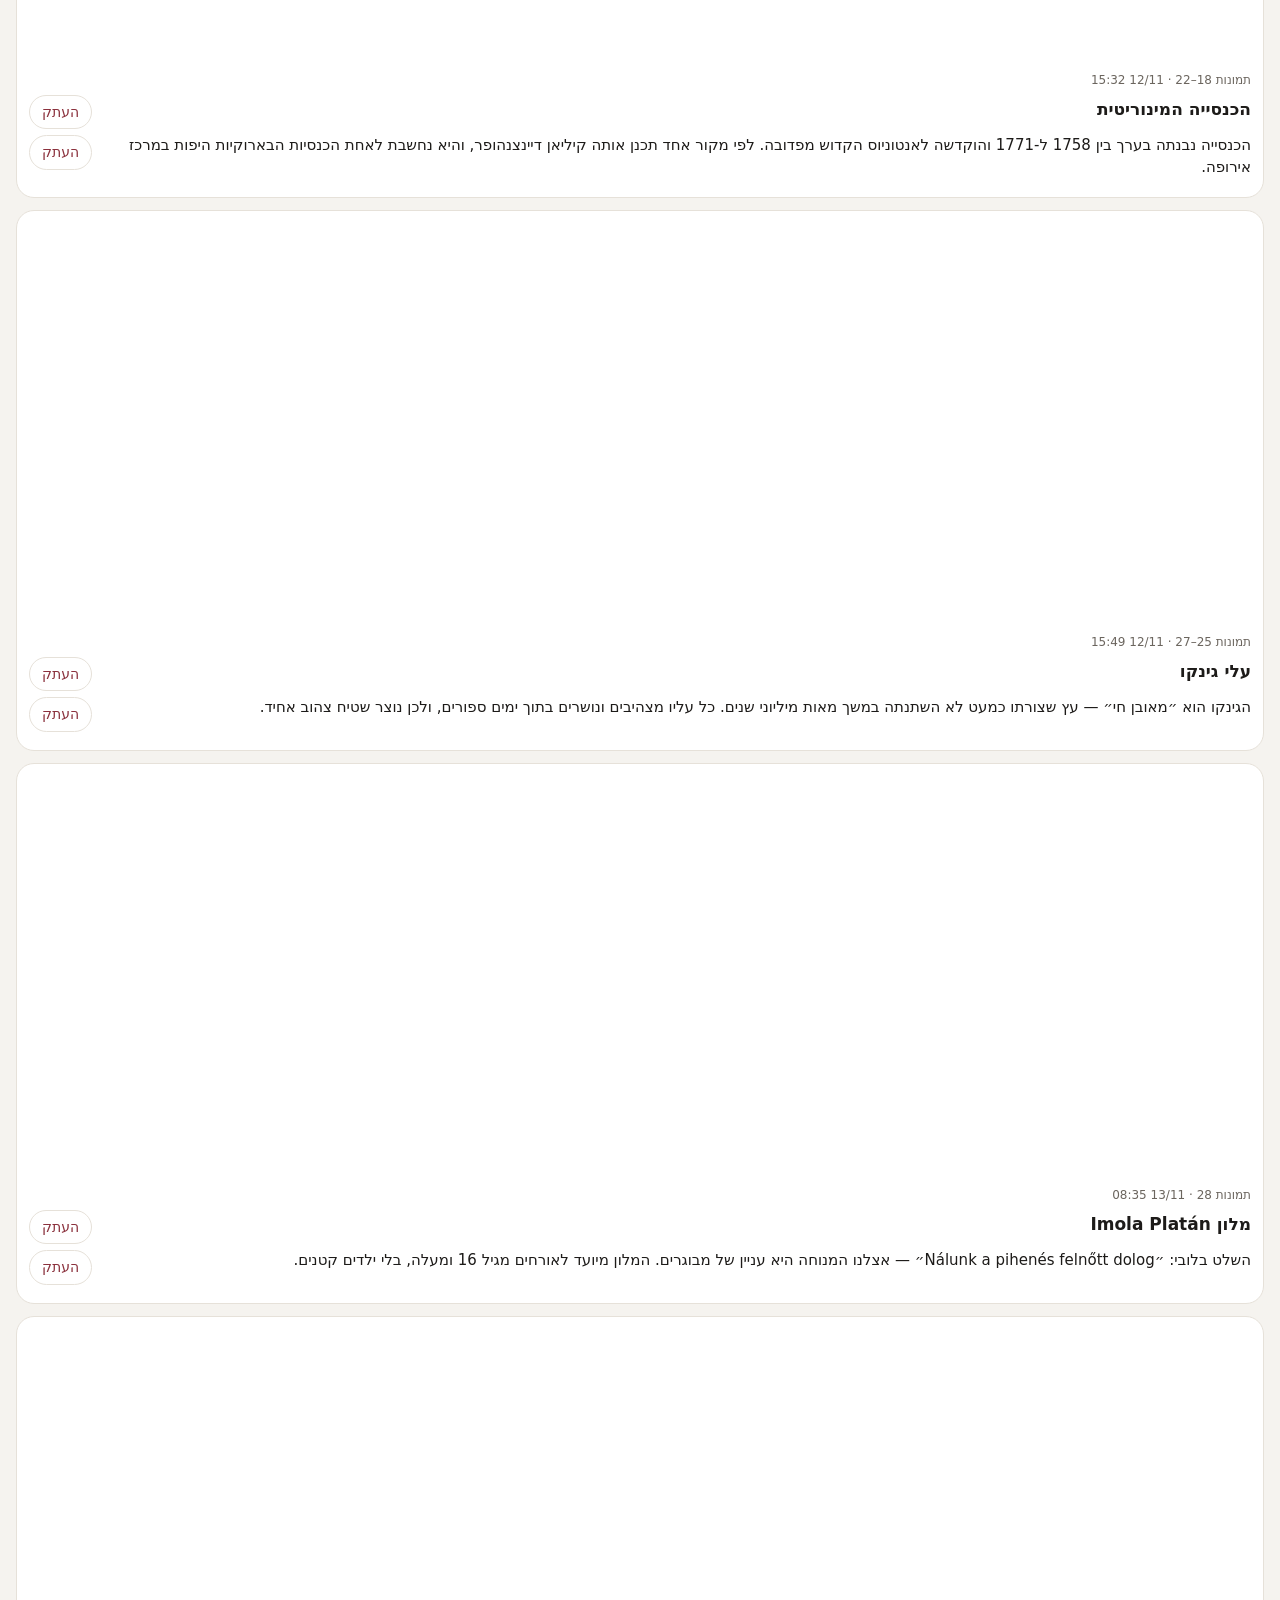
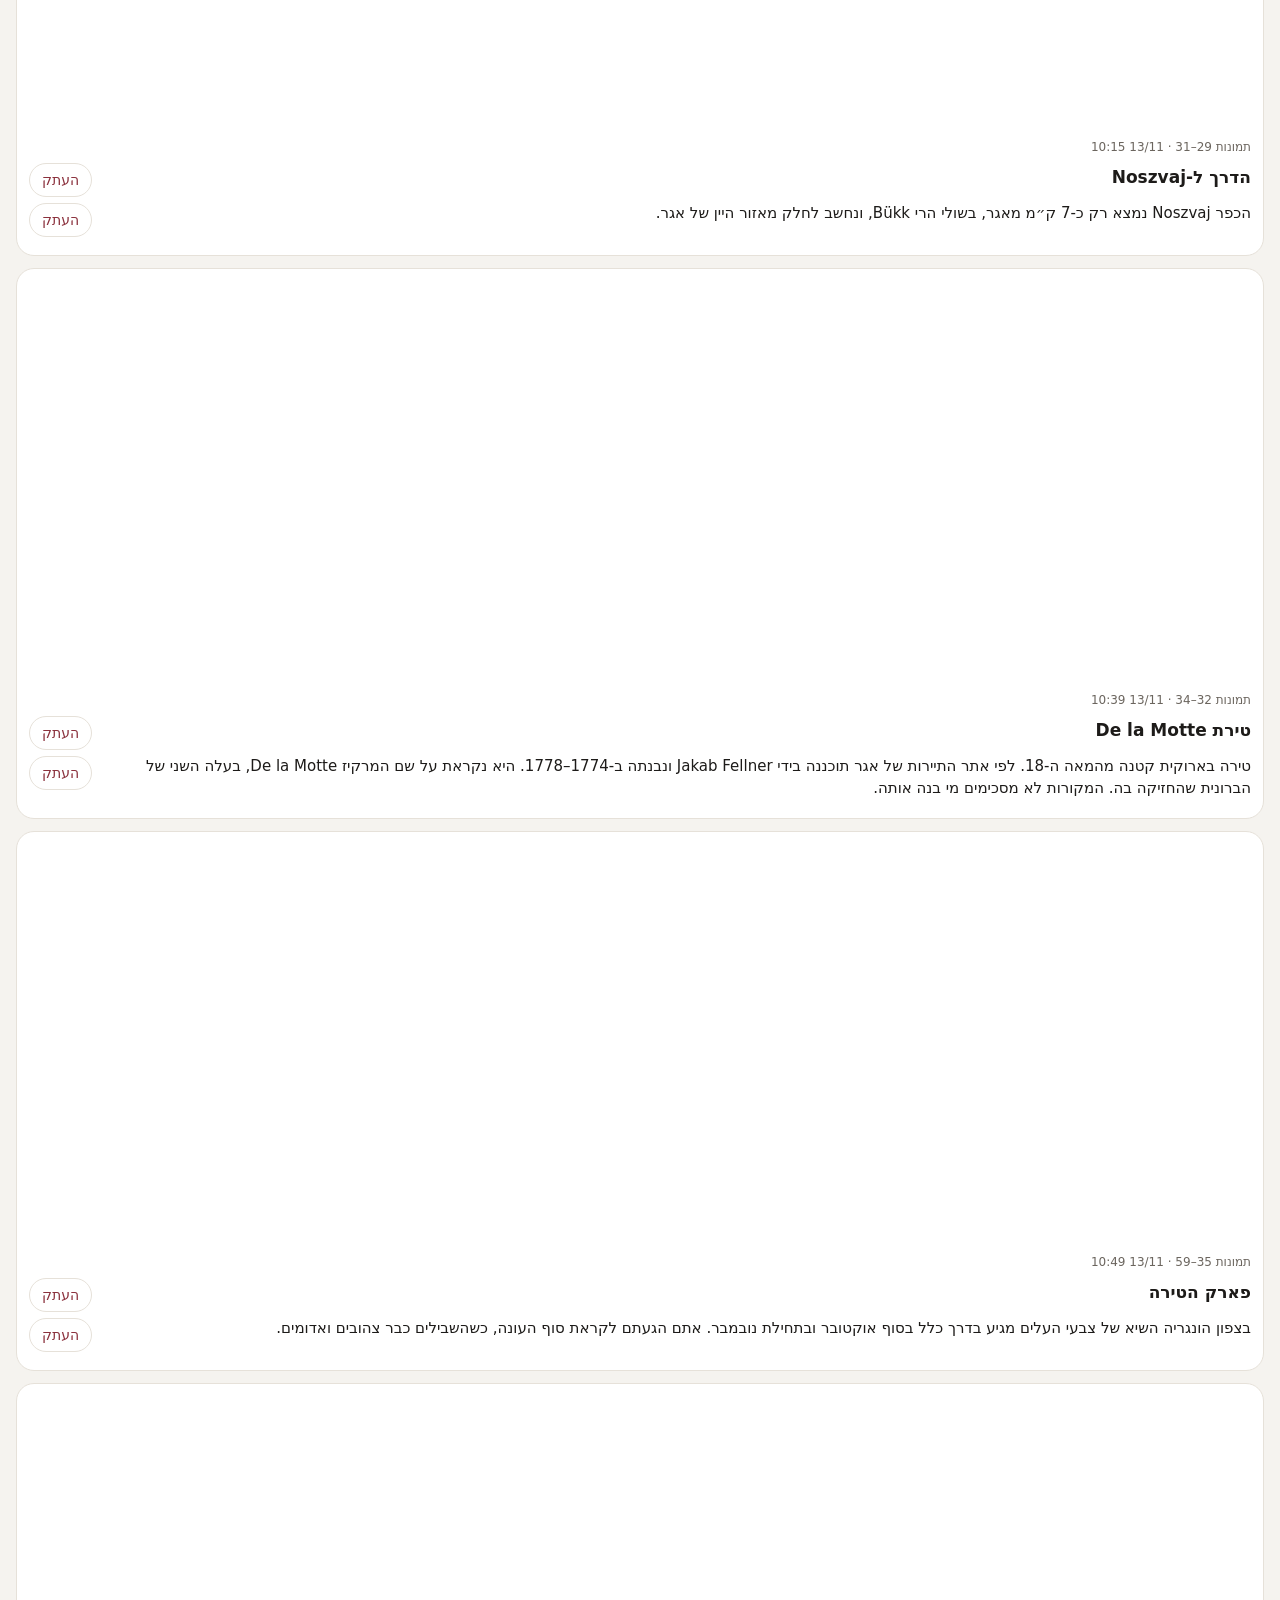
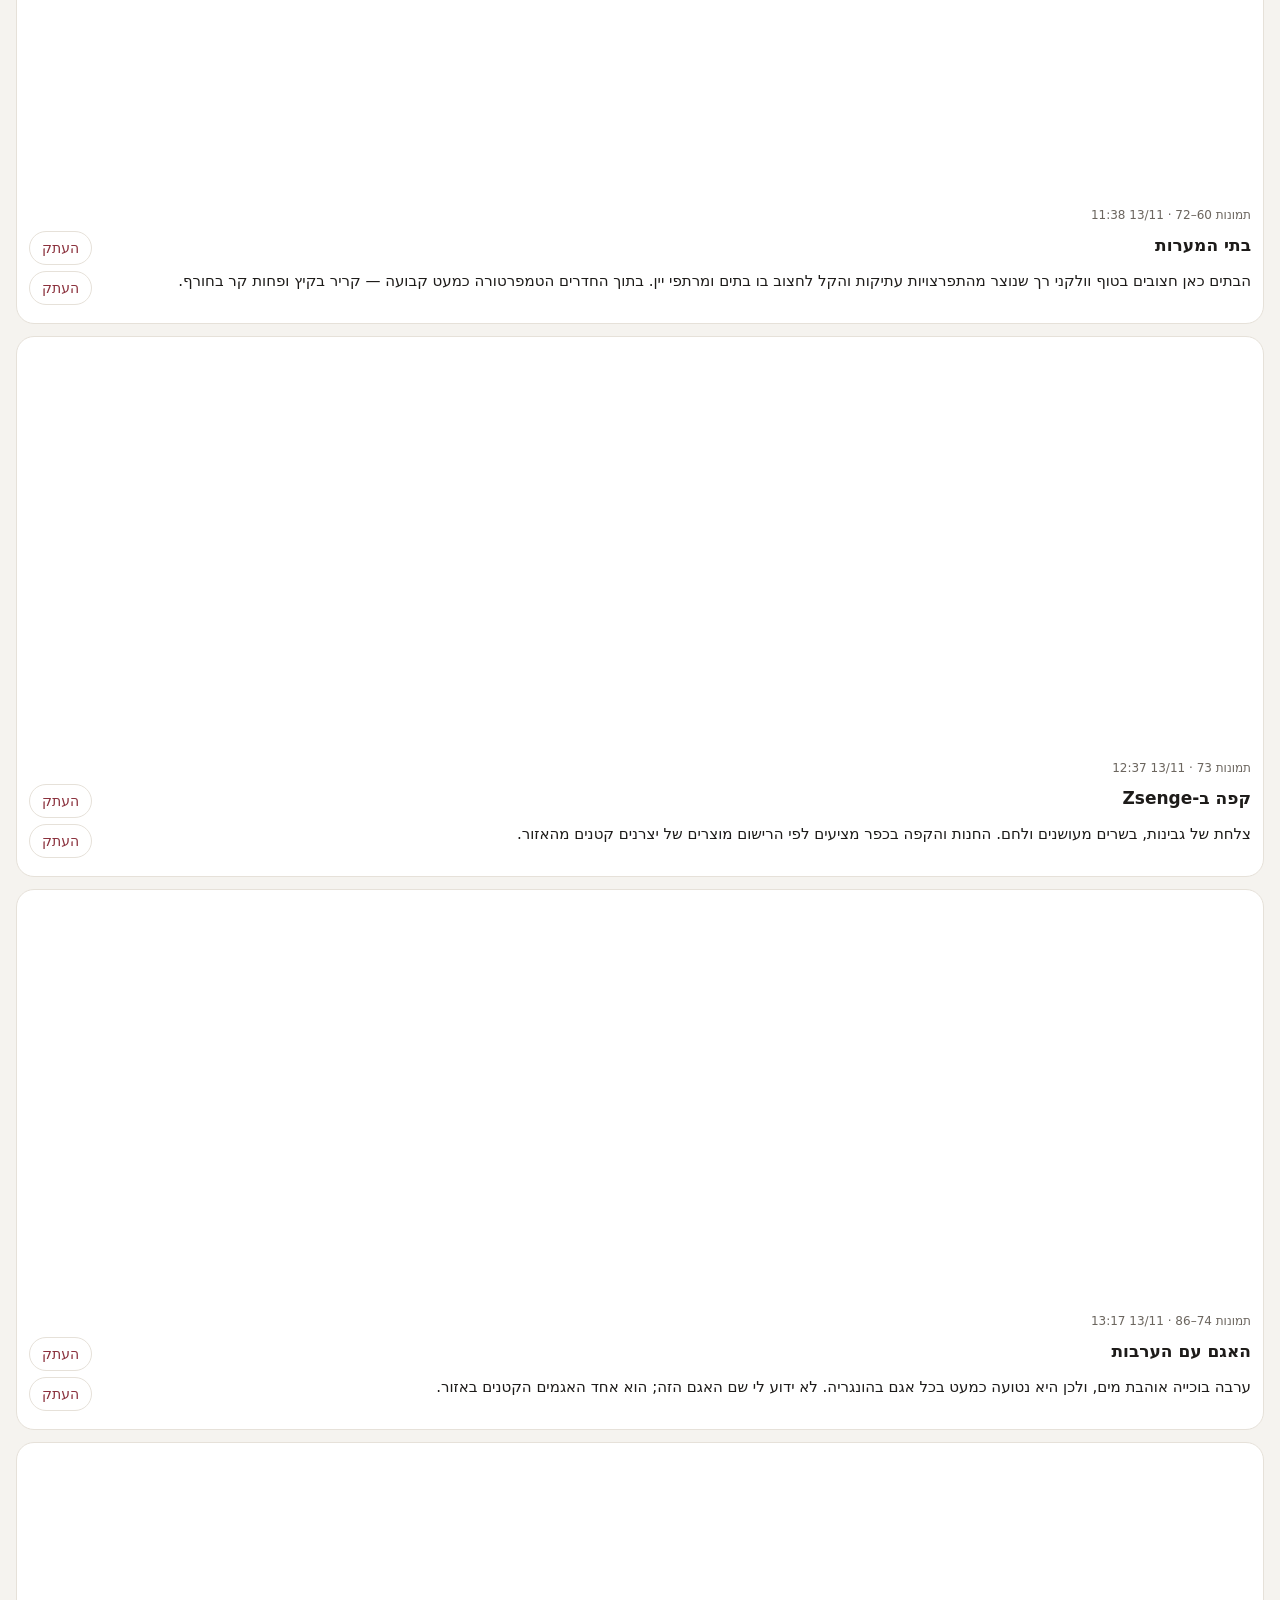
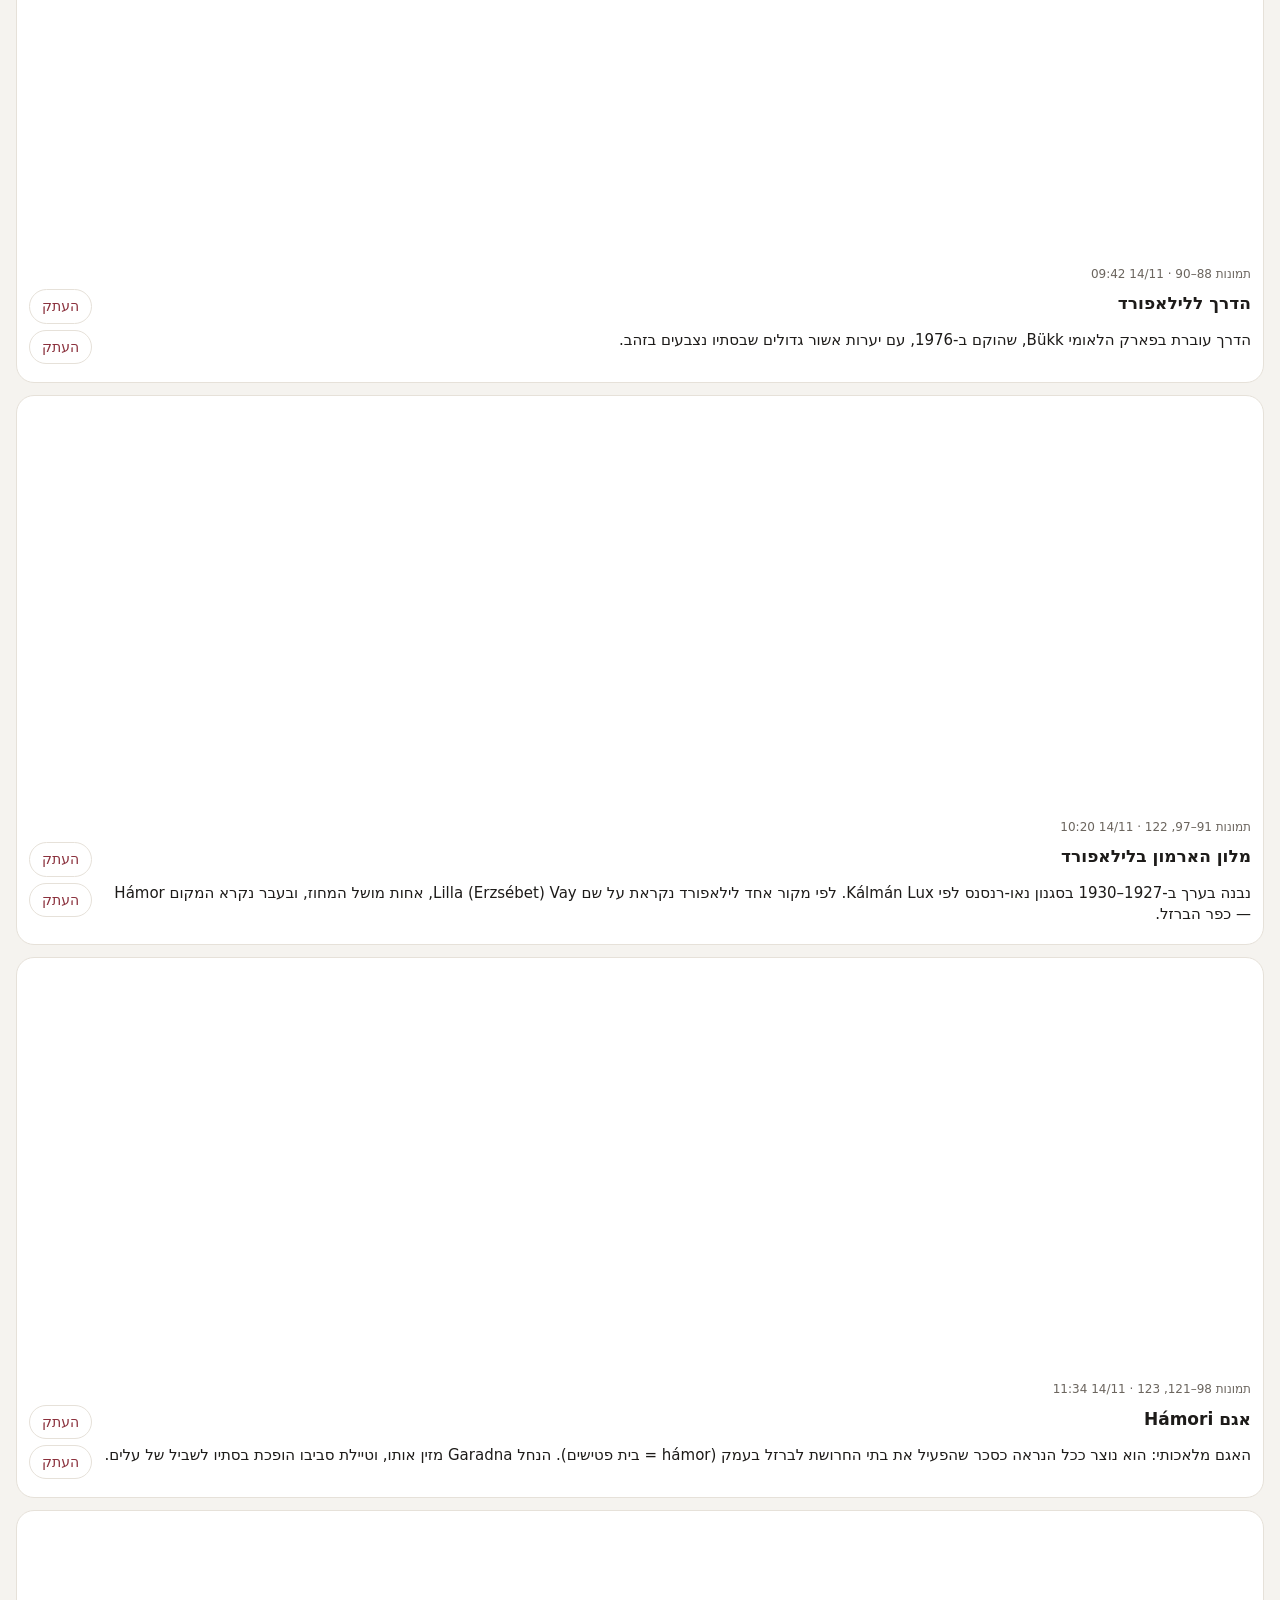
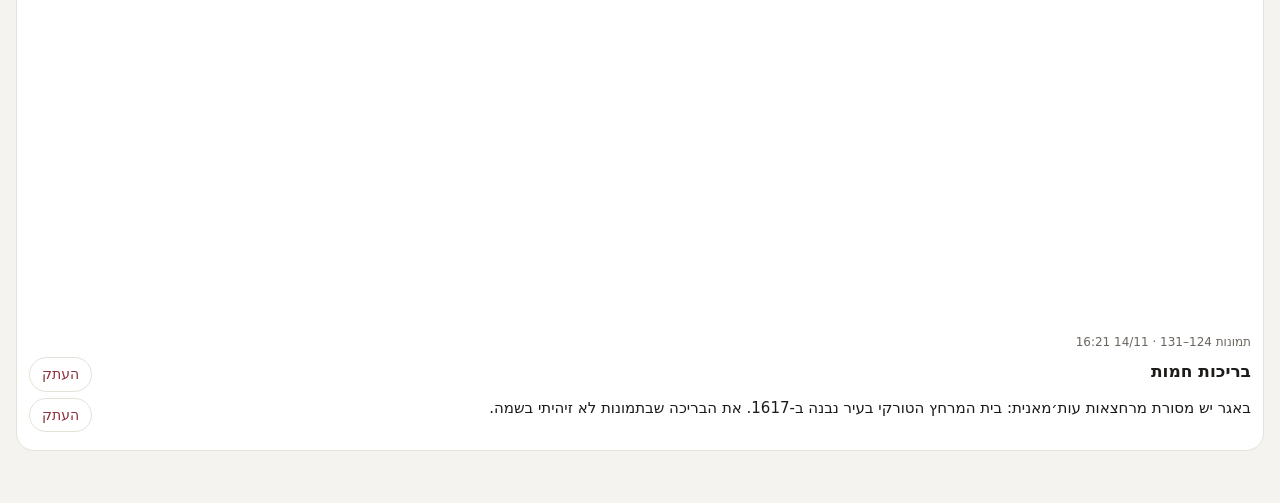
==== commit d73c21b8: "Captions page: separate copy buttons for title and text Co-Authored-By: Claude Sonnet 5.5 <noreply@a" ====
--- a/captions.html
+++ b/captions.html
@@ -11,7 +11,7 @@
 *{box-sizing:border-box}body{margin:0;background:var(--bg);color:var(--ink);font:16px/1.45 system-ui,"Heebo",sans-serif;padding:0 16px 40px}
 header{position:sticky;top:0;background:var(--bg);padding:14px 0 10px;border-bottom:1px solid var(--line);z-index:2}
 h1{font-size:20px;margin:0 0 4px}p{margin:0;color:var(--mut);font-size:14px}
-.grp{background:var(--card);border:1px solid var(--line);border-radius:18px;padding:12px;margin:12px 0}.imgs{display:flex;gap:6px;margin-bottom:8px}.imgs img{width:calc(33.3% - 4px);aspect-ratio:1;object-fit:cover;border-radius:12px;background:var(--line)}.grp h2{font-size:17px;margin:2px 0 4px}.grp p{color:var(--ink);font-size:15px;margin:0 0 10px}.grp button{width:100%}
+.grp{background:var(--card);border:1px solid var(--line);border-radius:18px;padding:12px;margin:12px 0}.imgs{display:flex;gap:6px;margin-bottom:8px}.imgs img{width:calc(33.3% - 4px);aspect-ratio:1;object-fit:cover;border-radius:12px;background:var(--line)}.grp h2{font-size:17px;margin:2px 0 4px}.grp p{color:var(--ink);font-size:15px;margin:0 0 10px}.line{display:flex;gap:10px;align-items:flex-start;margin:6px 0}.line>:first-child{flex:1;min-width:0}.line h2{margin:2px 0}.line p{margin:0}
 .row img{width:84px;height:84px;object-fit:cover;border-radius:12px;flex:none;background:var(--line)}
 .t{color:var(--mut);font-size:12px;direction:ltr;text-align:right}
 .c{flex:1;min-width:0}.c b{display:block;font-weight:600}
@@ -35,13 +35,13 @@
 const rng = r => r.map(([a, b]) => a === b ? `${a + 1}` : `${a + 1}–${b + 1}`).join(', ');
 list.innerHTML = G.map((g, k) => {
   const first = g.r[0][0], idxs = [first, Math.min(first + 1, g.r[0][1]), g.r[0][1]].filter((v, i, a) => a.indexOf(v) === i);
-  return `<div class="grp"><div class="imgs">${idxs.map(i => `<img loading="lazy" alt="" src="${A.urls[i]}=w200-h200-c" onerror="this.style.visibility='hidden'">`).join('')}</div><div class="c"><div class="t">תמונות ${rng(g.r)} · ${A.times[first]}</div><h2>${esc(g.n)}</h2><p>${esc(g.t)}</p></div><button data-k="${k}">העתק</button></div>`;
+  return `<div class="grp"><div class="imgs">${idxs.map(i => `<img loading="lazy" alt="" src="${A.urls[i]}=w200-h200-c" onerror="this.style.visibility='hidden'">`).join('')}</div><div class="c"><div class="t">תמונות ${rng(g.r)} · ${A.times[first]}</div><div class="line"><h2>${esc(g.n)}</h2><button data-k="${k}" data-f="n">העתק</button></div><div class="line"><p>${esc(g.t)}</p><button data-k="${k}" data-f="t">העתק</button></div></div></div>`;
 }).join('');
 const copy = async (text, btn, label) => {
   try { await navigator.clipboard.writeText(text); } catch { const t = document.createElement('textarea'); t.value = text; document.body.appendChild(t); t.select(); try { document.execCommand('copy'); } catch {} t.remove(); }
   btn.textContent = 'הועתק ✓'; setTimeout(() => { btn.textContent = label; }, 1200);
 };
-list.addEventListener('click', e => { const b = e.target.closest('button[data-k]'); if (b) copy(G[+b.dataset.k].t, b, 'העתק'); });
+list.addEventListener('click', e => { const b = e.target.closest('button[data-k]'); if (b) copy(G[+b.dataset.k][b.dataset.f], b, 'העתק'); });
 document.getElementById('all').addEventListener('click', e => copy(G.map(g => `${g.n} (תמונות ${rng(g.r)})\n${g.t}`).join('\n\n'), e.target, 'העתק הכל'));
 </script>
 </body>
